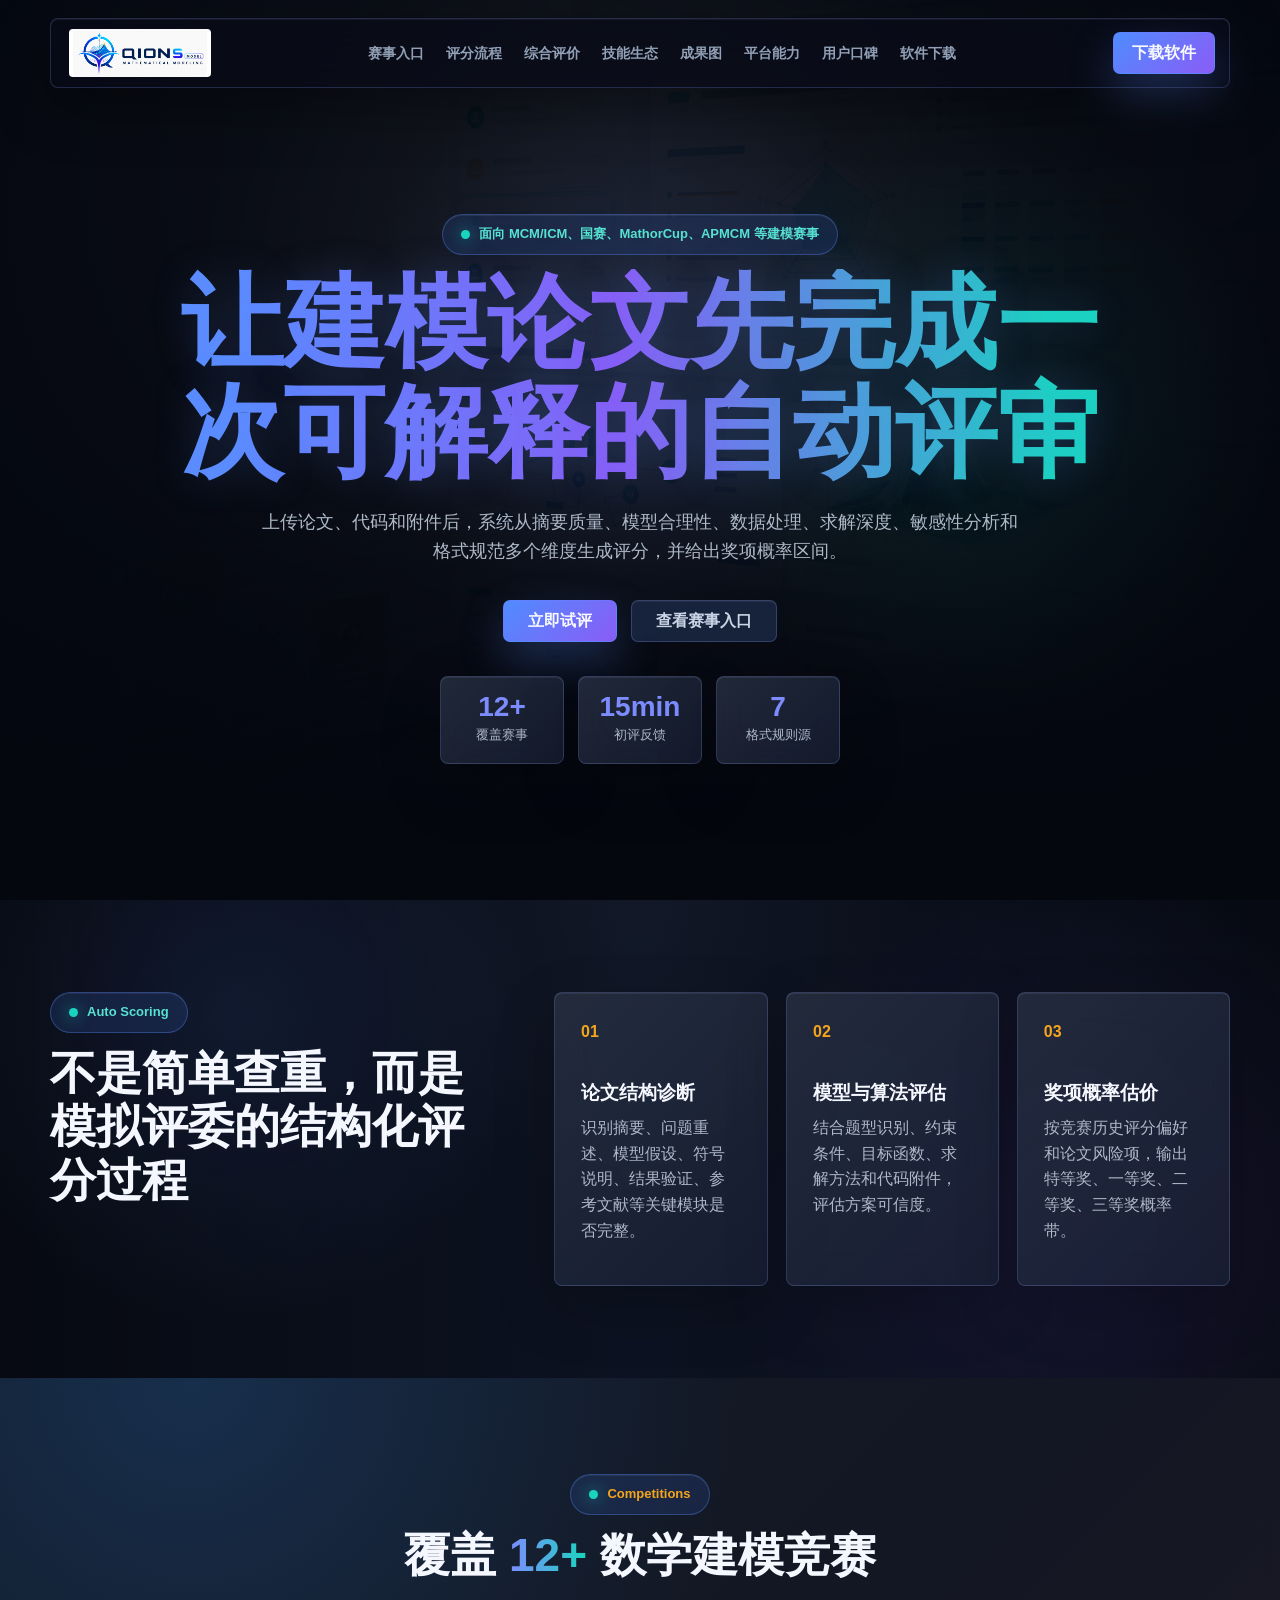
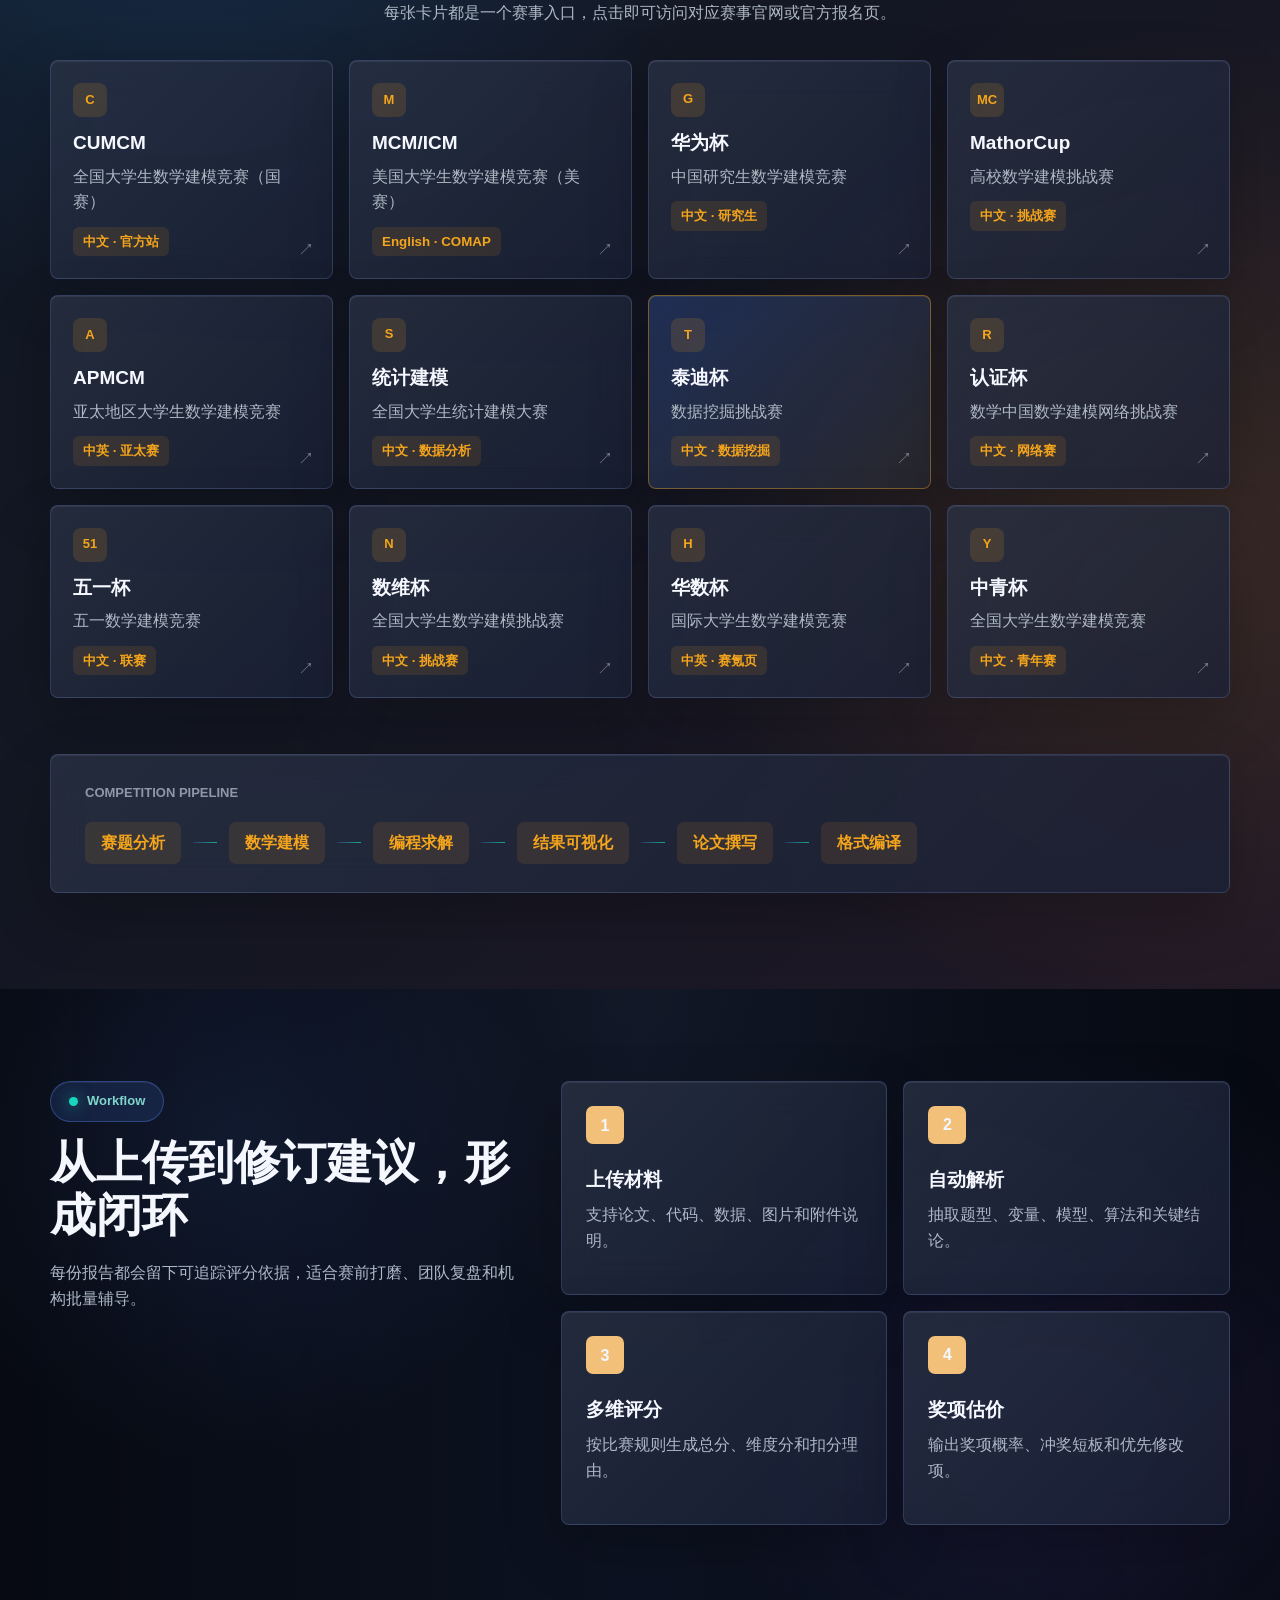
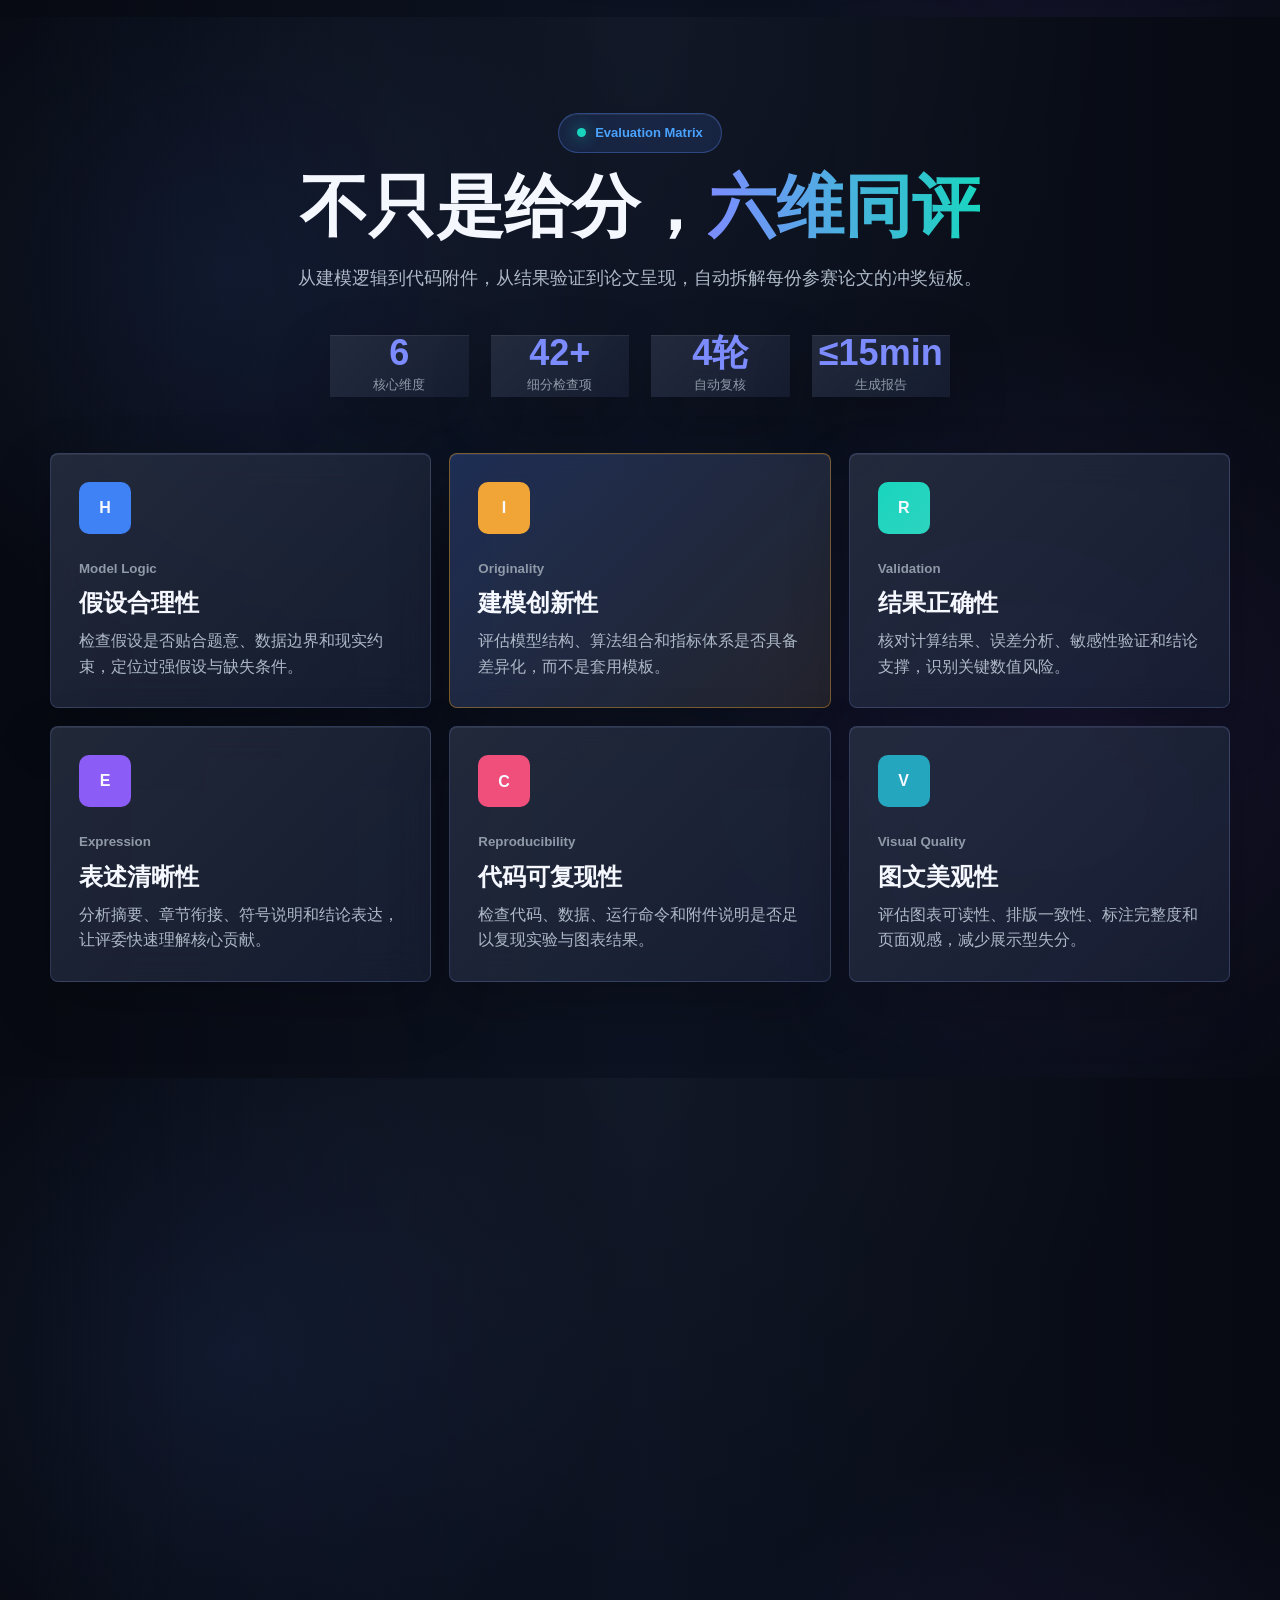
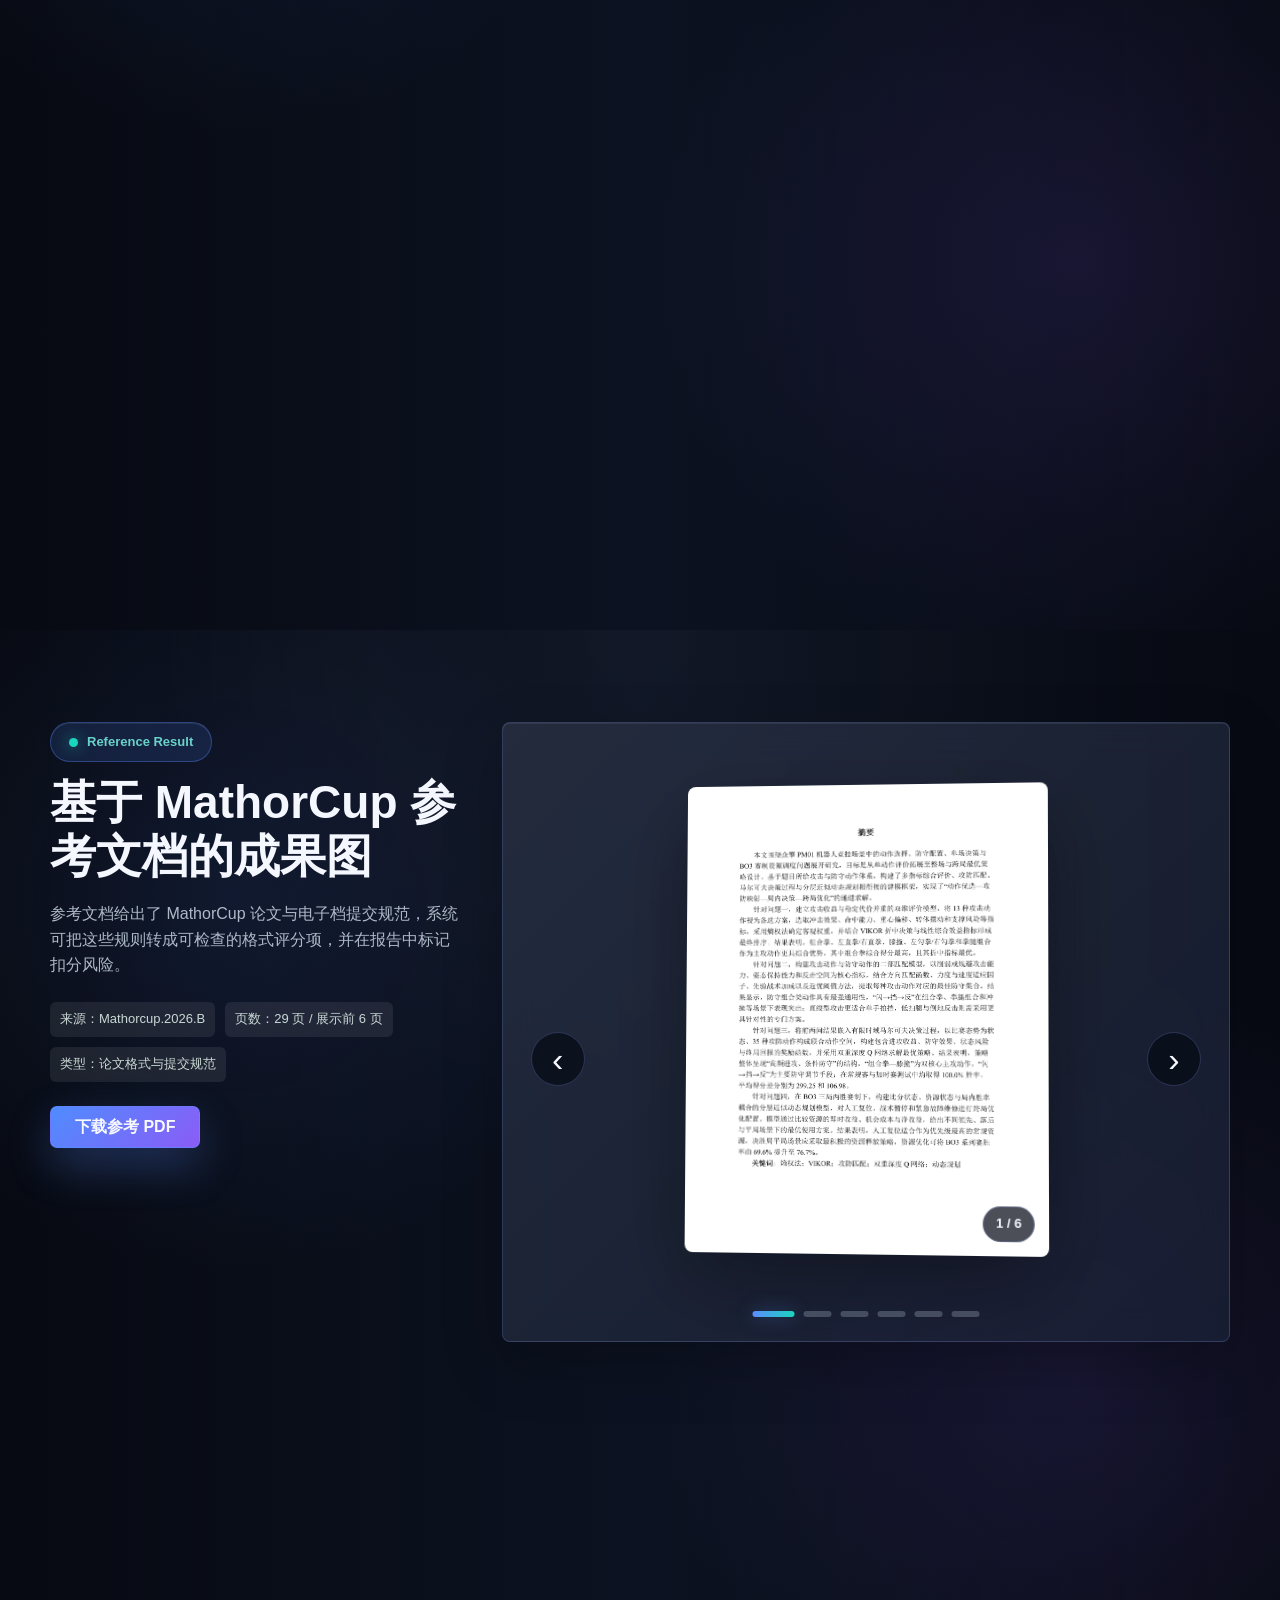
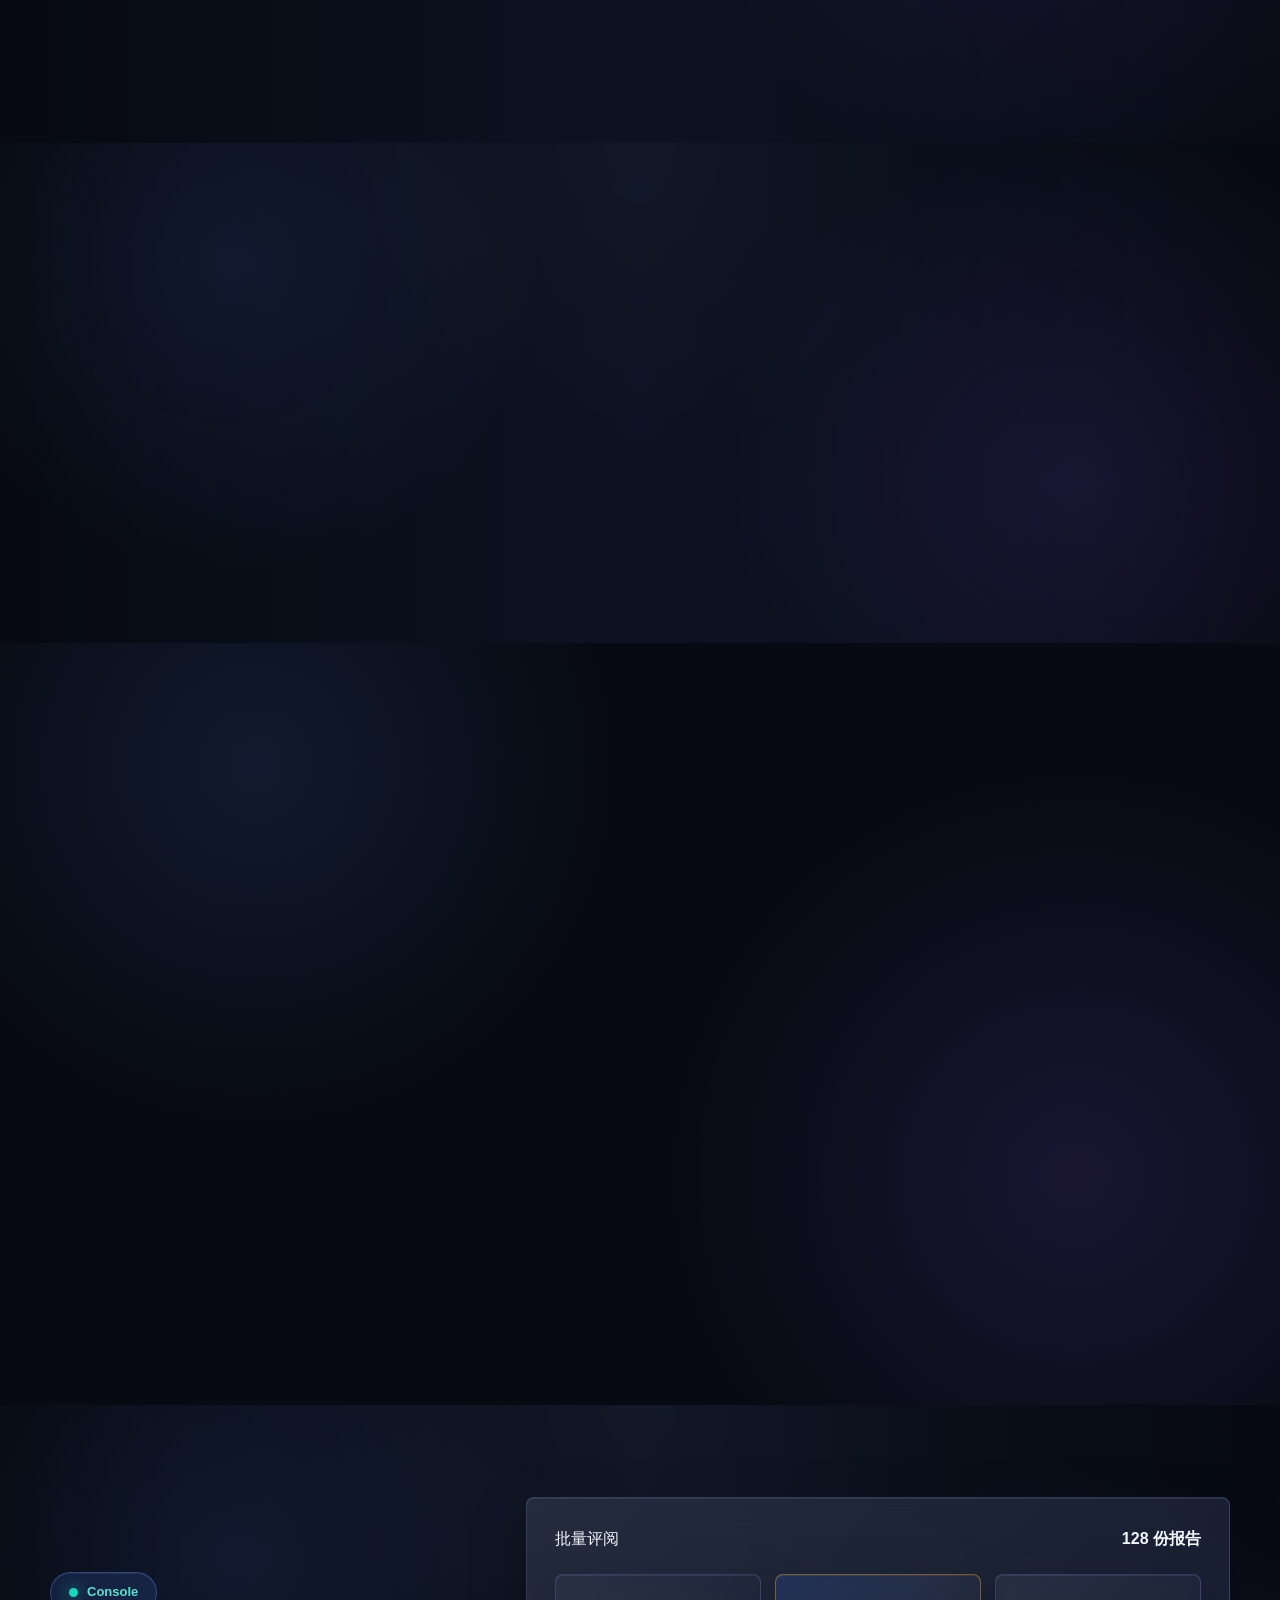
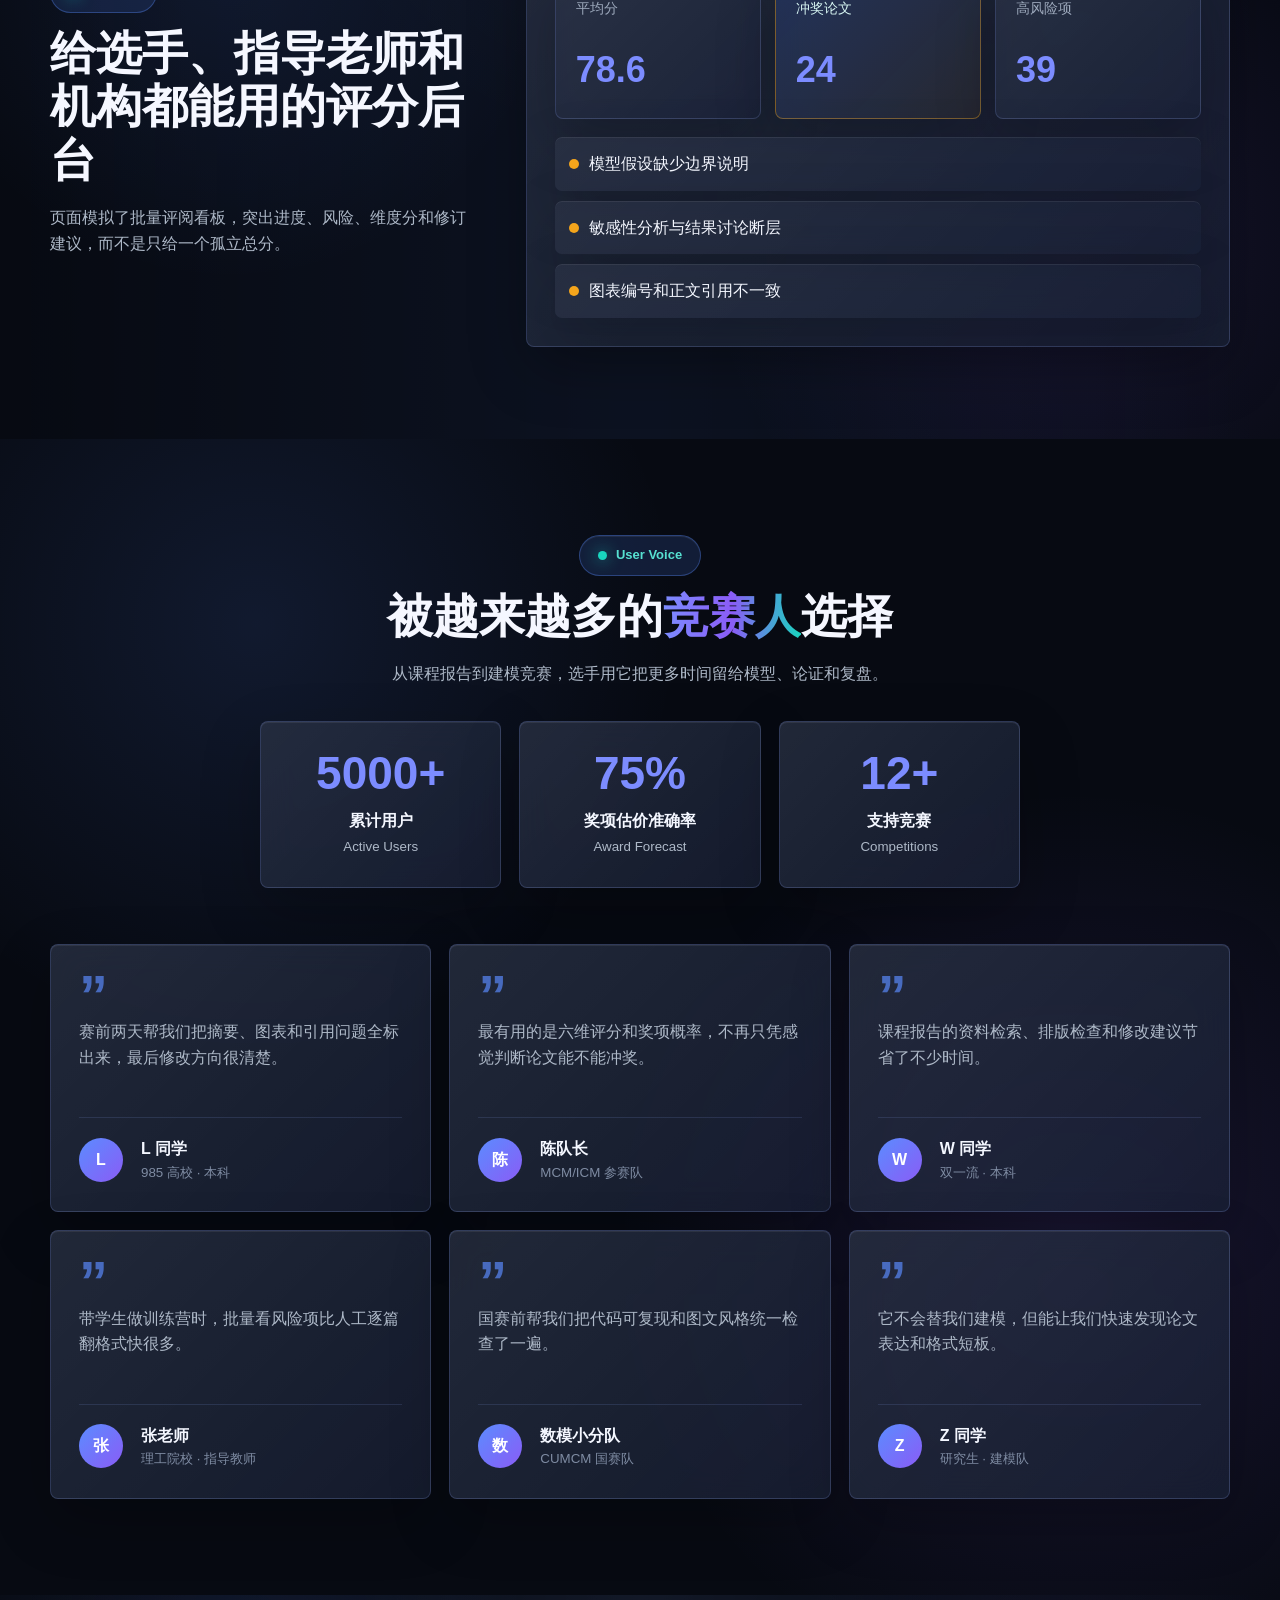
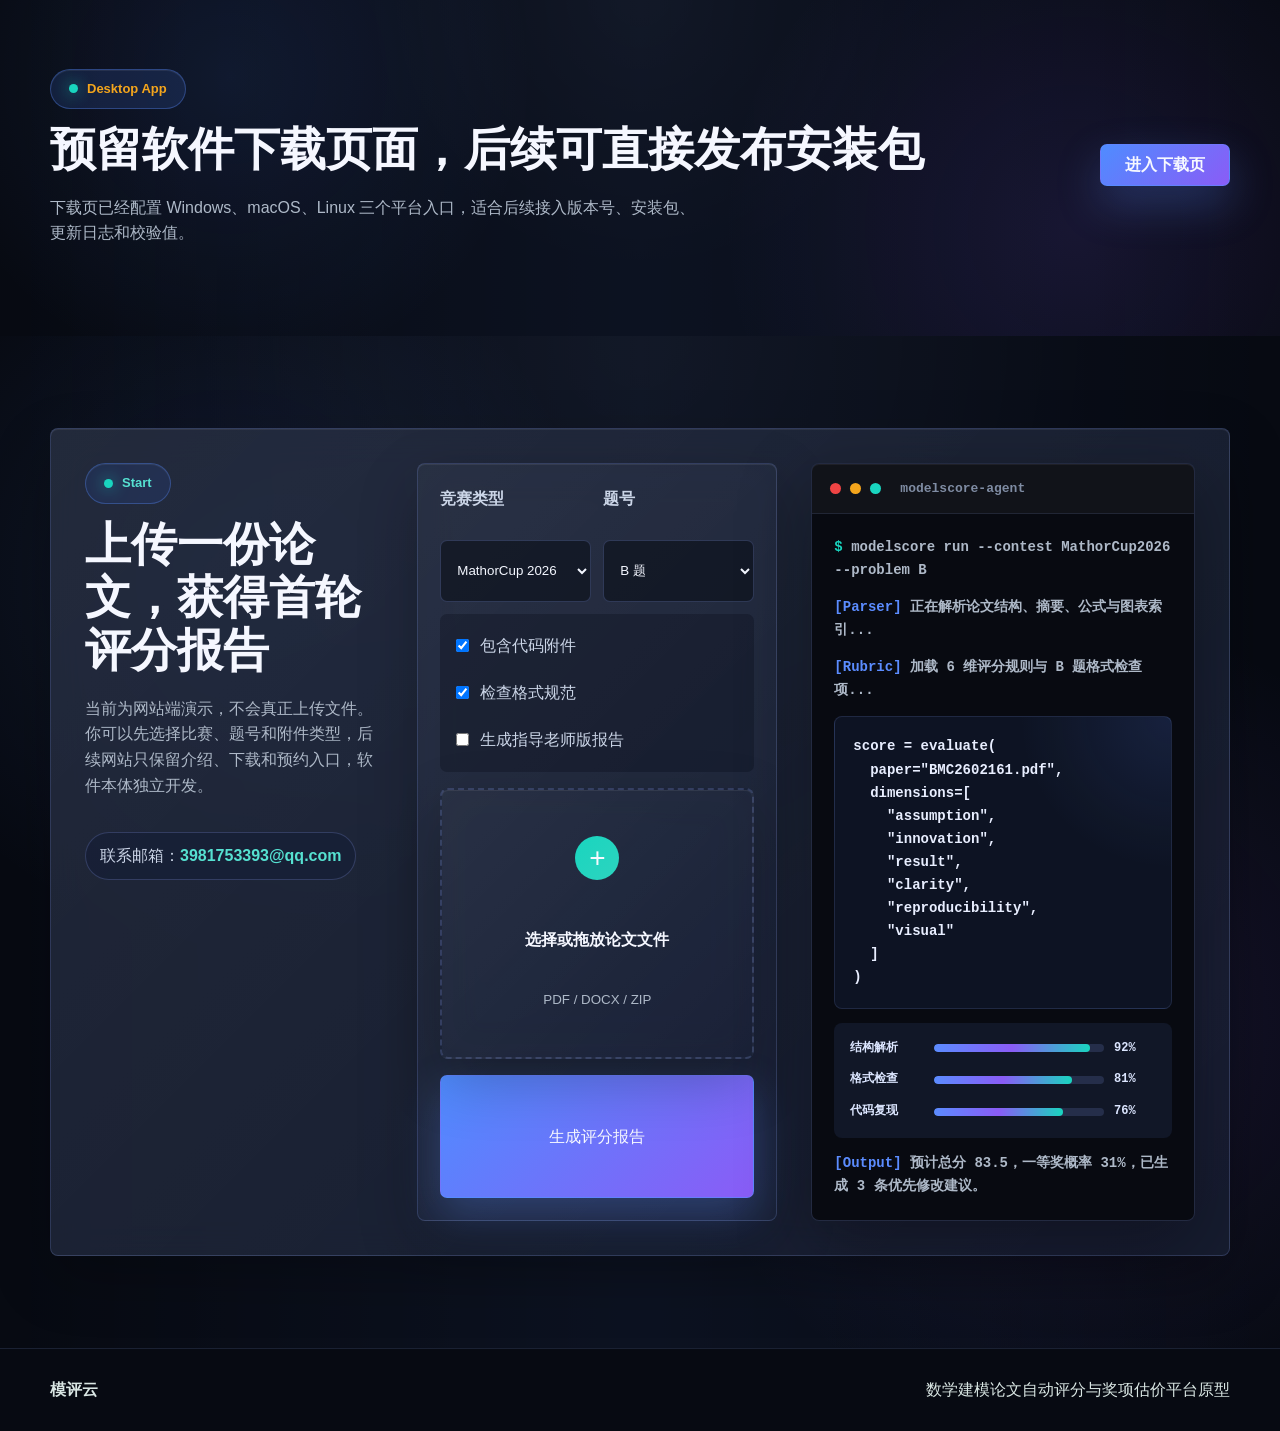
==== index.html @ e23bc897 "Release ModelScore website v1" ====
<!doctype html>
<html lang="zh-CN">
  <head>
    <meta charset="UTF-8" />
    <meta name="viewport" content="width=device-width, initial-scale=1.0" />
    <title>模评云 | 数学建模全自动评分</title>
    <link rel="icon" href="assets/qions-model-logo.png" type="image/png" />
    <link rel="stylesheet" href="styles.css?v=qions1" />
  </head>
  <body>
    <header class="site-header">
      <a class="brand" href="#top" aria-label="模评云首页">
        <span class="brand-mark" aria-hidden="true">
          <img src="assets/qions-model-logo.png" alt="" />
        </span>
        <span>模评云</span>
      </a>
      <nav class="nav" aria-label="主导航">
        <a href="#competitions">赛事入口</a>
        <a href="#workflow">评分流程</a>
        <a href="#evaluation">综合评价</a>
        <a href="#ecosystem">技能生态</a>
        <a href="#reference">成果图</a>
        <a href="#platform">平台能力</a>
        <a href="#trust">用户口碑</a>
        <a href="download.html">软件下载</a>
      </nav>
      <a class="header-action" href="download.html">下载软件</a>
    </header>

    <main id="top">
      <section class="hero">
        <div class="hero-bg" aria-hidden="true">
          <img src="assets/hero-dashboard.png" alt="" />
        </div>
        <div class="hero-content">
          <p class="eyebrow">面向 MCM/ICM、国赛、MathorCup、APMCM 等建模赛事</p>
          <h1>让建模论文先完成一次可解释的自动评审</h1>
          <p class="hero-copy">
            上传论文、代码和附件后，系统从摘要质量、模型合理性、数据处理、求解深度、敏感性分析和格式规范多个维度生成评分，并给出奖项概率区间。
          </p>
          <div class="hero-actions">
            <a class="primary-button" href="#upload">立即试评</a>
            <a class="secondary-button" href="#competitions">查看赛事入口</a>
          </div>
          <div class="hero-metrics" aria-label="平台核心指标">
            <div>
              <strong>12+</strong>
              <span>覆盖赛事</span>
            </div>
            <div>
              <strong>15min</strong>
              <span>初评反馈</span>
            </div>
            <div>
              <strong>7</strong>
              <span>格式规则源</span>
            </div>
          </div>
        </div>
      </section>

      <section class="section intro-band" aria-label="核心价值">
        <div class="intro-text">
          <span class="section-kicker">Auto Scoring</span>
          <h2>不是简单查重，而是模拟评委的结构化评分过程</h2>
        </div>
        <div class="intro-grid">
          <article>
            <span class="mini-icon">01</span>
            <h3>论文结构诊断</h3>
            <p>识别摘要、问题重述、模型假设、符号说明、结果验证、参考文献等关键模块是否完整。</p>
          </article>
          <article>
            <span class="mini-icon">02</span>
            <h3>模型与算法评估</h3>
            <p>结合题型识别、约束条件、目标函数、求解方法和代码附件，评估方案可信度。</p>
          </article>
          <article>
            <span class="mini-icon">03</span>
            <h3>奖项概率估价</h3>
            <p>按竞赛历史评分偏好和论文风险项，输出特等奖、一等奖、二等奖、三等奖概率带。</p>
          </article>
        </div>
      </section>

      <section class="competition-hub" id="competitions">
        <div class="section-heading">
          <span class="section-kicker">Competitions</span>
          <h2>覆盖 <mark>12+</mark> 数学建模竞赛</h2>
          <p>每张卡片都是一个赛事入口，点击即可访问对应赛事官网或官方报名页。</p>
        </div>
        <div class="competition-grid">
          <a class="competition-card" href="https://www.mcm.edu.cn/index.moma" target="_blank" rel="noreferrer">
            <span class="card-symbol">C</span>
            <h3>CUMCM</h3>
            <p>全国大学生数学建模竞赛（国赛）</p>
            <small>中文 · 官方站</small>
          </a>
          <a class="competition-card" href="https://www.comap.com/contests/mcm-icm" target="_blank" rel="noreferrer">
            <span class="card-symbol">M</span>
            <h3>MCM/ICM</h3>
            <p>美国大学生数学建模竞赛（美赛）</p>
            <small>English · COMAP</small>
          </a>
          <a class="competition-card" href="http://gmcm.seu.edu.cn/" target="_blank" rel="noreferrer">
            <span class="card-symbol">G</span>
            <h3>华为杯</h3>
            <p>中国研究生数学建模竞赛</p>
            <small>中文 · 研究生</small>
          </a>
          <a class="competition-card" href="http://www.mathorcup.org/" target="_blank" rel="noreferrer">
            <span class="card-symbol">MC</span>
            <h3>MathorCup</h3>
            <p>高校数学建模挑战赛</p>
            <small>中文 · 挑战赛</small>
          </a>
          <a class="competition-card" href="https://apmcm.org/" target="_blank" rel="noreferrer">
            <span class="card-symbol">A</span>
            <h3>APMCM</h3>
            <p>亚太地区大学生数学建模竞赛</p>
            <small>中英 · 亚太赛</small>
          </a>
          <a class="competition-card" href="https://tjjmds.ai-learning.net/" target="_blank" rel="noreferrer">
            <span class="card-symbol">S</span>
            <h3>统计建模</h3>
            <p>全国大学生统计建模大赛</p>
            <small>中文 · 数据分析</small>
          </a>
          <a class="competition-card highlighted" href="https://www.tipdmcup.cn/tdbtzsjs.jhtml" target="_blank" rel="noreferrer">
            <span class="card-symbol">T</span>
            <h3>泰迪杯</h3>
            <p>数据挖掘挑战赛</p>
            <small>中文 · 数据挖掘</small>
          </a>
          <a class="competition-card" href="https://www.tzmcm.cn/" target="_blank" rel="noreferrer">
            <span class="card-symbol">R</span>
            <h3>认证杯</h3>
            <p>数学中国数学建模网络挑战赛</p>
            <small>中文 · 网络赛</small>
          </a>
          <a class="competition-card" href="https://51mcm.cumt.edu.cn/" target="_blank" rel="noreferrer">
            <span class="card-symbol">51</span>
            <h3>五一杯</h3>
            <p>五一数学建模竞赛</p>
            <small>中文 · 联赛</small>
          </a>
          <a class="competition-card" href="https://www.nmmcm.org.cn/" target="_blank" rel="noreferrer">
            <span class="card-symbol">N</span>
            <h3>数维杯</h3>
            <p>全国大学生数学建模挑战赛</p>
            <small>中文 · 挑战赛</small>
          </a>
          <a class="competition-card" href="https://m.saikr.com/mcmicm2026" target="_blank" rel="noreferrer">
            <span class="card-symbol">H</span>
            <h3>华数杯</h3>
            <p>国际大学生数学建模竞赛</p>
            <small>中英 · 赛氪页</small>
          </a>
          <a class="competition-card" href="https://www.cycmcm.com/" target="_blank" rel="noreferrer">
            <span class="card-symbol">Y</span>
            <h3>中青杯</h3>
            <p>全国大学生数学建模竞赛</p>
            <small>中文 · 青年赛</small>
          </a>
        </div>
        <div class="pipeline-strip" aria-label="竞赛评分流程">
          <span>COMPETITION PIPELINE</span>
          <div>
            <b>赛题分析</b>
            <i></i>
            <b>数学建模</b>
            <i></i>
            <b>编程求解</b>
            <i></i>
            <b>结果可视化</b>
            <i></i>
            <b>论文撰写</b>
            <i></i>
            <b>格式编译</b>
          </div>
        </div>
      </section>

      <section class="workflow" id="workflow">
        <div class="workflow-inner">
          <div class="section-heading left">
            <span class="section-kicker">Workflow</span>
            <h2>从上传到修订建议，形成闭环</h2>
            <p>每份报告都会留下可追踪评分依据，适合赛前打磨、团队复盘和机构批量辅导。</p>
          </div>
          <div class="steps">
            <article>
              <span>1</span>
              <h3>上传材料</h3>
              <p>支持论文、代码、数据、图片和附件说明。</p>
            </article>
            <article>
              <span>2</span>
              <h3>自动解析</h3>
              <p>抽取题型、变量、模型、算法和关键结论。</p>
            </article>
            <article>
              <span>3</span>
              <h3>多维评分</h3>
              <p>按比赛规则生成总分、维度分和扣分理由。</p>
            </article>
            <article>
              <span>4</span>
              <h3>奖项估价</h3>
              <p>输出奖项概率、冲奖短板和优先修改项。</p>
            </article>
          </div>
        </div>
      </section>

      <section class="evaluation-lab" id="evaluation">
        <div class="evaluation-head">
          <span class="section-kicker">Evaluation Matrix</span>
          <h2>不只是给分，<mark>六维同评</mark></h2>
          <p>从建模逻辑到代码附件，从结果验证到论文呈现，自动拆解每份参赛论文的冲奖短板。</p>
          <div class="evaluation-stats" aria-label="综合评价指标">
            <div>
              <strong>6</strong>
              <span>核心维度</span>
            </div>
            <div>
              <strong>42+</strong>
              <span>细分检查项</span>
            </div>
            <div>
              <strong>4轮</strong>
              <span>自动复核</span>
            </div>
            <div>
              <strong>≤15min</strong>
              <span>生成报告</span>
            </div>
          </div>
        </div>
        <div class="evaluation-grid">
          <article class="evaluation-card">
            <span class="eval-icon blue">H</span>
            <small>Model Logic</small>
            <h3>假设合理性</h3>
            <p>检查假设是否贴合题意、数据边界和现实约束，定位过强假设与缺失条件。</p>
          </article>
          <article class="evaluation-card featured">
            <span class="eval-icon amber">I</span>
            <small>Originality</small>
            <h3>建模创新性</h3>
            <p>评估模型结构、算法组合和指标体系是否具备差异化，而不是套用模板。</p>
          </article>
          <article class="evaluation-card">
            <span class="eval-icon green">R</span>
            <small>Validation</small>
            <h3>结果正确性</h3>
            <p>核对计算结果、误差分析、敏感性验证和结论支撑，识别关键数值风险。</p>
          </article>
          <article class="evaluation-card">
            <span class="eval-icon violet">E</span>
            <small>Expression</small>
            <h3>表述清晰性</h3>
            <p>分析摘要、章节衔接、符号说明和结论表达，让评委快速理解核心贡献。</p>
          </article>
          <article class="evaluation-card">
            <span class="eval-icon rose">C</span>
            <small>Reproducibility</small>
            <h3>代码可复现性</h3>
            <p>检查代码、数据、运行命令和附件说明是否足以复现实验与图表结果。</p>
          </article>
          <article class="evaluation-card">
            <span class="eval-icon cyan">V</span>
            <small>Visual Quality</small>
            <h3>图文美观性</h3>
            <p>评估图表可读性、排版一致性、标注完整度和页面观感，减少展示型失分。</p>
          </article>
        </div>
      </section>

      <section class="skill-ecosystem" id="ecosystem">
        <div class="section-heading">
          <span class="section-kicker">Skill Ecosystem</span>
          <h2><mark>53+</mark> 可组合评分技能</h2>
          <p>把数学建模作品的评价标准、自动评分步骤和竞赛规则库连成一张能力图，从上传材料到奖项估价形成完整闭环。</p>
        </div>
        <div class="ecosystem-chips" aria-label="技能类别">
          <span><i class="blue"></i>赛题理解</span>
          <span><i class="teal"></i>建模求解</span>
          <span><i class="violet"></i>论文表达</span>
          <span><i class="rose"></i>复现审查</span>
          <span><i class="amber"></i>奖项估价</span>
        </div>
        <div class="ecosystem-map" aria-label="数学建模全自动评分技能生态图">
          <svg class="ecosystem-lines" viewBox="0 0 1000 520" preserveAspectRatio="none" aria-hidden="true">
            <defs>
              <linearGradient id="ecoLineBlue" x1="0" x2="1">
                <stop offset="0" stop-color="#5b8cff" stop-opacity="0.06" />
                <stop offset="1" stop-color="#19d5bf" stop-opacity="0.42" />
              </linearGradient>
              <linearGradient id="ecoLineAmber" x1="0" x2="1">
                <stop offset="0" stop-color="#f4a51c" stop-opacity="0.08" />
                <stop offset="1" stop-color="#8a5cf6" stop-opacity="0.34" />
              </linearGradient>
            </defs>
            <line x1="500" y1="260" x2="90" y2="338" />
            <line x1="500" y1="260" x2="180" y2="382" />
            <line x1="500" y1="260" x2="255" y2="304" />
            <line x1="500" y1="260" x2="340" y2="205" />
            <line x1="500" y1="260" x2="430" y2="126" />
            <line x1="500" y1="260" x2="570" y2="110" />
            <line x1="500" y1="260" x2="682" y2="138" />
            <line x1="500" y1="260" x2="825" y2="92" />
            <line x1="500" y1="260" x2="884" y2="202" />
            <line x1="500" y1="260" x2="870" y2="336" />
            <line x1="500" y1="260" x2="720" y2="438" />
            <line x1="500" y1="260" x2="548" y2="430" />
            <line x1="500" y1="260" x2="390" y2="440" />
            <line x1="500" y1="260" x2="266" y2="462" />
            <line x1="90" y1="338" x2="255" y2="304" class="warm" />
            <line x1="180" y1="382" x2="390" y2="440" class="warm" />
            <line x1="340" y1="205" x2="570" y2="110" class="warm" />
            <line x1="682" y1="138" x2="870" y2="336" class="warm" />
            <line x1="266" y1="462" x2="884" y2="202" class="warm" />
          </svg>
          <div class="eco-core">
            <strong>自动评分引擎</strong>
            <span>六维同评 + 规则复核 + 奖项估价</span>
          </div>
          <span class="eco-node blue" style="--x: 9%; --y: 65%; --d: 0s">赛题分析</span>
          <span class="eco-node teal" style="--x: 18%; --y: 73%; --d: .4s">数据清洗</span>
          <span class="eco-node violet" style="--x: 25%; --y: 58%; --d: .8s">假设合理性</span>
          <span class="eco-node amber" style="--x: 34%; --y: 40%; --d: .2s">模型建立</span>
          <span class="eco-node teal" style="--x: 43%; --y: 24%; --d: .7s">算法求解</span>
          <span class="eco-node blue" style="--x: 57%; --y: 22%; --d: 1s">结果正确性</span>
          <span class="eco-node violet" style="--x: 68%; --y: 28%; --d: .3s">敏感性分析</span>
          <span class="eco-node blue" style="--x: 82%; --y: 18%; --d: .9s">建模创新性</span>
          <span class="eco-node rose" style="--x: 88%; --y: 39%; --d: .5s">代码复现</span>
          <span class="eco-node amber" style="--x: 87%; --y: 64%; --d: .1s">图表生成</span>
          <span class="eco-node violet" style="--x: 72%; --y: 84%; --d: .6s">表述清晰性</span>
          <span class="eco-node teal" style="--x: 55%; --y: 82%; --d: 1.1s">图文美观性</span>
          <span class="eco-node rose" style="--x: 39%; --y: 84%; --d: .2s">格式检查</span>
          <span class="eco-node amber" style="--x: 27%; --y: 88%; --d: .8s">奖项估价</span>
          <span class="eco-node rose" style="--x: 15%; --y: 32%; --d: .3s">匿名审查</span>
          <span class="eco-node blue" style="--x: 31%; --y: 22%; --d: .9s">规则匹配</span>
          <span class="eco-node violet" style="--x: 62%; --y: 70%; --d: .4s">引用规范</span>
          <span class="eco-node teal" style="--x: 76%; --y: 53%; --d: .7s">修改建议</span>
          <span class="eco-node amber" style="--x: 93%; --y: 70%; --d: 1.2s">报告导出</span>
          <span class="eco-node blue" style="--x: 7%; --y: 84%; --d: .5s">附件审查</span>
        </div>
        <div class="ecosystem-flow" aria-label="全自动评分步骤">
          <span>上传材料</span>
          <i></i>
          <span>解析结构</span>
          <i></i>
          <span>规则匹配</span>
          <i></i>
          <span>六维评分</span>
          <i></i>
          <span>风险定位</span>
          <i></i>
          <span>奖项估价</span>
          <i></i>
          <span>报告导出</span>
        </div>
      </section>

      <section class="reference-showcase" id="reference">
        <div class="paper-intro">
          <span class="section-kicker">Reference Result</span>
          <h2>基于 MathorCup 参考文档的成果图</h2>
          <p>
            参考文档给出了 MathorCup 论文与电子档提交规范，系统可把这些规则转成可检查的格式评分项，并在报告中标记扣分风险。
          </p>
          <div class="paper-meta">
            <span>来源：Mathorcup.2026.B</span>
            <span>页数：29 页 / 展示前 6 页</span>
            <span>类型：论文格式与提交规范</span>
          </div>
          <a class="primary-button" href="assets/reference-paper.pdf" download>下载参考 PDF</a>
        </div>
        <div class="paper-stage" aria-label="参考文成果图">
          <button class="stage-arrow stage-prev" type="button" aria-label="上一页">‹</button>
          <figure class="paper-frame" aria-live="polite">
            <img
              id="paper-preview"
              src="assets/reference-paper-page-1.png"
              alt="MathorCup 2026 B 参考例文第 1 页预览"
              data-page="1"
            />
            <figcaption class="paper-page-label" id="paper-page-label">1 / 6</figcaption>
          </figure>
          <button class="stage-arrow stage-next" type="button" aria-label="下一页">›</button>
          <div class="paper-dots" aria-label="PDF 页码导航">
            <button class="active" type="button" aria-label="第 1 页" data-page="0"></button>
            <button type="button" aria-label="第 2 页" data-page="1"></button>
            <button type="button" aria-label="第 3 页" data-page="2"></button>
            <button type="button" aria-label="第 4 页" data-page="3"></button>
            <button type="button" aria-label="第 5 页" data-page="4"></button>
            <button type="button" aria-label="第 6 页" data-page="5"></button>
          </div>
        </div>
        <div class="reference-rules">
          <article>
            <strong>题号一致</strong>
            <p>报名系统选择的题号必须与论文内容一致，否则取消评奖资格。</p>
          </article>
          <article>
            <strong>首页结构</strong>
            <p>论文题目、摘要、关键词放在第一页，第二页为目录，正文起连续页码。</p>
          </article>
          <article>
            <strong>匿名检查</strong>
            <p>论文不能出现答题人身份、学校等个人信息，避免评审违规。</p>
          </article>
          <article>
            <strong>引用规范</strong>
            <p>正文引用处用方括号编号，如 [1][3]，参考文献按引用次序列出。</p>
          </article>
          <article>
            <strong>附录材料</strong>
            <p>附录应提供实际使用的软件名称、命令和全部源程序。</p>
          </article>
          <article>
            <strong>文件命名</strong>
            <p>论文 PDF、承诺书、支撑材料和计算结果需按题号与队号命名。</p>
          </article>
        </div>
      </section>

      <section class="section estimate" id="estimate">
        <div class="estimate-copy">
          <span class="section-kicker">Award Forecast</span>
          <h2>用评分区间判断是否值得继续冲奖</h2>
          <p>拖动预估总分，查看系统如何把综合分映射为奖项概率。实际产品会结合比赛、赛题难度、论文风险项和队伍画像动态计算。</p>
          <label class="score-slider">
            <span>模拟总分 <strong id="score-value">83</strong></span>
            <input id="score-input" type="range" min="40" max="100" value="83" />
          </label>
        </div>
        <div class="award-board" aria-live="polite">
          <div class="award-row">
            <span>特等奖</span>
            <div class="bar"><i id="bar-grand"></i></div>
            <strong id="grand-value">8%</strong>
          </div>
          <div class="award-row">
            <span>一等奖</span>
            <div class="bar"><i id="bar-first"></i></div>
            <strong id="first-value">31%</strong>
          </div>
          <div class="award-row">
            <span>二等奖</span>
            <div class="bar"><i id="bar-second"></i></div>
            <strong id="second-value">44%</strong>
          </div>
          <div class="award-row">
            <span>三等奖</span>
            <div class="bar"><i id="bar-third"></i></div>
            <strong id="third-value">17%</strong>
          </div>
        </div>
      </section>

      <section class="report-demo" id="report">
        <div class="section-heading">
          <span class="section-kicker">Report Preview</span>
          <h2>一份报告，直接告诉你先改哪里</h2>
          <p>系统输出不只是一句“分数偏低”，而是把总分、奖项概率、扣分依据和修改优先级合在一张可复盘报告里。</p>
        </div>
        <div class="report-layout">
          <div class="report-score-panel">
            <span>模拟评分报告</span>
            <strong>83.5</strong>
            <p>综合评级：冲击一等奖区间</p>
            <div class="report-probability">
              <b>一等奖概率</b>
              <i><span style="width: 31%"></span></i>
              <em>31%</em>
            </div>
            <div class="report-probability">
              <b>二等奖概率</b>
              <i><span style="width: 44%"></span></i>
              <em>44%</em>
            </div>
          </div>
          <div class="report-radar" aria-label="六维评分雷达图">
            <div class="radar-shape"></div>
            <ul>
              <li style="--x: 50%; --y: 0%">假设 86</li>
              <li style="--x: 94%; --y: 24%">创新 79</li>
              <li style="--x: 86%; --y: 78%">结果 88</li>
              <li style="--x: 16%; --y: 78%">表述 82</li>
              <li style="--x: 6%; --y: 24%">代码 76</li>
            </ul>
          </div>
          <div class="report-actions">
            <h3>优先修改建议</h3>
            <article>
              <span>高</span>
              <p>补充敏感性分析与误差解释，避免结果正确但论证不足。</p>
            </article>
            <article>
              <span>中</span>
              <p>完善代码运行命令、数据路径和图表生成说明，提高可复现性。</p>
            </article>
            <article>
              <span>中</span>
              <p>把摘要结论前置，明确回答四个问题的核心数值结果。</p>
            </article>
          </div>
        </div>
      </section>

      <section class="platform" id="platform">
        <div class="platform-copy">
          <span class="section-kicker">Console</span>
          <h2>给选手、指导老师和机构都能用的评分后台</h2>
          <p>页面模拟了批量评阅看板，突出进度、风险、维度分和修订建议，而不是只给一个孤立总分。</p>
        </div>
        <div class="dashboard-preview" aria-label="评分后台预览">
          <div class="preview-top">
            <span>批量评阅</span>
            <strong>128 份报告</strong>
          </div>
          <div class="preview-grid">
            <div class="score-card">
              <span>平均分</span>
              <strong>78.6</strong>
            </div>
            <div class="score-card accent">
              <span>冲奖论文</span>
              <strong>24</strong>
            </div>
            <div class="score-card">
              <span>高风险项</span>
              <strong>39</strong>
            </div>
          </div>
          <div class="risk-list">
            <p><span></span>模型假设缺少边界说明</p>
            <p><span></span>敏感性分析与结果讨论断层</p>
            <p><span></span>图表编号和正文引用不一致</p>
          </div>
        </div>
      </section>

      <section class="trust-wall" id="trust">
        <div class="section-heading">
          <span class="section-kicker">User Voice</span>
          <h2>被越来越多的<mark>竞赛人</mark>选择</h2>
          <p>从课程报告到建模竞赛，选手用它把更多时间留给模型、论证和复盘。</p>
        </div>
        <div class="trust-stats">
          <article>
            <strong>5000+</strong>
            <span>累计用户</span>
            <small>Active Users</small>
          </article>
          <article>
            <strong>75%</strong>
            <span>奖项估价准确率</span>
            <small>Award Forecast</small>
          </article>
          <article>
            <strong>12+</strong>
            <span>支持竞赛</span>
            <small>Competitions</small>
          </article>
        </div>
        <div class="testimonial-grid">
          <article class="testimonial-card">
            <b>”</b>
            <p>赛前两天帮我们把摘要、图表和引用问题全标出来，最后修改方向很清楚。</p>
            <div><span>L</span><strong>L 同学</strong><small>985 高校 · 本科</small></div>
          </article>
          <article class="testimonial-card">
            <b>”</b>
            <p>最有用的是六维评分和奖项概率，不再只凭感觉判断论文能不能冲奖。</p>
            <div><span>陈</span><strong>陈队长</strong><small>MCM/ICM 参赛队</small></div>
          </article>
          <article class="testimonial-card">
            <b>”</b>
            <p>课程报告的资料检索、排版检查和修改建议节省了不少时间。</p>
            <div><span>W</span><strong>W 同学</strong><small>双一流 · 本科</small></div>
          </article>
          <article class="testimonial-card">
            <b>”</b>
            <p>带学生做训练营时，批量看风险项比人工逐篇翻格式快很多。</p>
            <div><span>张</span><strong>张老师</strong><small>理工院校 · 指导教师</small></div>
          </article>
          <article class="testimonial-card">
            <b>”</b>
            <p>国赛前帮我们把代码可复现和图文风格统一检查了一遍。</p>
            <div><span>数</span><strong>数模小分队</strong><small>CUMCM 国赛队</small></div>
          </article>
          <article class="testimonial-card">
            <b>”</b>
            <p>它不会替我们建模，但能让我们快速发现论文表达和格式短板。</p>
            <div><span>Z</span><strong>Z 同学</strong><small>研究生 · 建模队</small></div>
          </article>
        </div>
      </section>

      <section class="download-cta" aria-label="软件下载">
        <div>
          <span class="section-kicker">Desktop App</span>
          <h2>预留软件下载页面，后续可直接发布安装包</h2>
          <p>下载页已经配置 Windows、macOS、Linux 三个平台入口，适合后续接入版本号、安装包、更新日志和校验值。</p>
        </div>
        <a class="primary-button" href="download.html">进入下载页</a>
      </section>

      <section class="upload" id="upload">
        <div class="upload-panel">
          <div>
            <span class="section-kicker">Start</span>
            <h2>上传一份论文，获得首轮评分报告</h2>
            <p>当前为网站端演示，不会真正上传文件。你可以先选择比赛、题号和附件类型，后续网站只保留介绍、下载和预约入口，软件本体独立开发。</p>
            <div class="contact-chip">联系邮箱：<a href="mailto:3981753393@qq.com">3981753393@qq.com</a></div>
          </div>
          <div class="upload-workbench">
            <div class="upload-options">
              <label>
                <span>竞赛类型</span>
                <select>
                  <option>MathorCup 2026</option>
                  <option>CUMCM 国赛</option>
                  <option>MCM/ICM 美赛</option>
                  <option>APMCM 亚太赛</option>
                </select>
              </label>
              <label>
                <span>题号</span>
                <select>
                  <option>B 题</option>
                  <option>A 题</option>
                  <option>C 题</option>
                  <option>D 题</option>
                </select>
              </label>
              <div class="upload-checks">
                <label><input type="checkbox" checked /> 包含代码附件</label>
                <label><input type="checkbox" checked /> 检查格式规范</label>
                <label><input type="checkbox" /> 生成指导老师版报告</label>
              </div>
            </div>
            <label class="drop-zone" for="paper-file">
              <input id="paper-file" type="file" accept=".pdf,.doc,.docx,.zip" />
              <span class="upload-icon">+</span>
              <strong id="file-name">选择或拖放论文文件</strong>
              <small>PDF / DOCX / ZIP</small>
            </label>
            <button class="primary-button fake-submit" type="button">生成评分报告</button>
          </div>
          <aside class="live-console" aria-label="实时评分数据与代码示例">
            <div class="console-top">
              <span></span>
              <span></span>
              <span></span>
              <strong>modelscore-agent</strong>
            </div>
            <div class="console-body">
              <p><em>$</em> modelscore run --contest MathorCup2026 --problem B</p>
              <p><b>[Parser]</b> 正在解析论文结构、摘要、公式与图表索引...</p>
              <p><b>[Rubric]</b> 加载 6 维评分规则与 B 题格式检查项...</p>
              <pre><code>score = evaluate(
  paper="BMC2602161.pdf",
  dimensions=[
    "assumption",
    "innovation",
    "result",
    "clarity",
    "reproducibility",
    "visual"
  ]
)</code></pre>
              <div class="live-metrics">
                <div><span>结构解析</span><i><mark style="width: 92%"></mark></i><strong>92%</strong></div>
                <div><span>格式检查</span><i><mark style="width: 81%"></mark></i><strong>81%</strong></div>
                <div><span>代码复现</span><i><mark style="width: 76%"></mark></i><strong>76%</strong></div>
              </div>
              <p><b>[Output]</b> 预计总分 83.5，一等奖概率 31%，已生成 3 条优先修改建议。</p>
            </div>
          </aside>
        </div>
      </section>
    </main>

    <footer class="site-footer">
      <span>模评云</span>
      <p>数学建模论文自动评分与奖项估价平台原型</p>
    </footer>

    <script src="script.js"></script>
  </body>
</html>
---- styles.css ----
:root {
  --ink: #17201f;
  --muted: #5d6967;
  --line: #d9e1de;
  --paper: #f7f8f4;
  --white: #ffffff;
  --teal: #0f766e;
  --teal-dark: #0d4f4a;
  --amber: #d98b24;
  --blue: #2867b2;
  --rose: #c65353;
  --night: #121a22;
  --night-2: #18243a;
  --shadow: 0 24px 70px rgba(23, 32, 31, 0.13);
}

* {
  box-sizing: border-box;
}

html {
  scroll-behavior: smooth;
  overflow-x: hidden;
}

body {
  margin: 0;
  color: var(--ink);
  font-family: "Microsoft YaHei", "PingFang SC", "Segoe UI", Arial, sans-serif;
  background: var(--paper);
  line-height: 1.6;
}

a {
  color: inherit;
  text-decoration: none;
}

img {
  display: block;
  max-width: 100%;
}

.site-header {
  position: fixed;
  z-index: 20;
  top: 18px;
  left: 50%;
  display: flex;
  width: min(1180px, calc(100% - 32px));
  min-height: 58px;
  align-items: center;
  justify-content: space-between;
  padding: 10px 14px 10px 18px;
  border: 1px solid rgba(255, 255, 255, 0.58);
  border-radius: 8px;
  background: rgba(255, 255, 255, 0.86);
  box-shadow: 0 12px 40px rgba(23, 32, 31, 0.11);
  transform: translateX(-50%);
  backdrop-filter: blur(18px);
}

.brand,
.nav,
.hero-actions,
.hero-metrics,
.preview-top,
.upload-panel,
.site-footer,
.paper-meta,
.download-cta {
  display: flex;
  align-items: center;
}

.brand {
  gap: 10px;
  font-weight: 800;
}

.brand-mark {
  display: block;
  width: 36px;
  height: 36px;
  flex: 0 0 36px;
  overflow: hidden;
  border-radius: 7px;
  background: #102335;
  box-shadow: 0 10px 24px rgba(15, 118, 110, 0.22);
}

.brand-mark img {
  width: 100%;
  height: 100%;
  object-fit: cover;
  object-position: left center;
}

.site-header .brand-mark {
  width: 142px;
  height: 48px;
  flex: 0 0 142px;
  border-radius: 4px;
  background: #fff;
  box-shadow: none;
}

.site-header .brand-mark img {
  object-fit: contain;
  object-position: center;
}

.site-header .brand > span:last-child {
  display: none;
}

.nav {
  gap: 22px;
  color: #394642;
  font-size: 14px;
}

.header-action,
.primary-button,
.secondary-button,
.download-button {
  display: inline-flex;
  min-height: 42px;
  align-items: center;
  justify-content: center;
  border-radius: 7px;
  font-weight: 700;
}

.header-action {
  padding: 0 18px;
  color: var(--white);
  background: var(--ink);
}

.hero {
  position: relative;
  display: grid;
  min-height: 760px;
  align-items: center;
  overflow: hidden;
  padding: 126px max(24px, calc((100vw - 1180px) / 2)) 72px;
  background: #eef3ef;
}

.hero-bg {
  position: absolute;
  inset: 0;
}

.hero-bg::after {
  position: absolute;
  inset: 0;
  content: "";
  background:
    linear-gradient(90deg, rgba(247, 248, 244, 0.98) 0%, rgba(247, 248, 244, 0.78) 38%, rgba(247, 248, 244, 0.18) 70%),
    linear-gradient(0deg, rgba(247, 248, 244, 0.95), rgba(247, 248, 244, 0.02) 34%);
}

.hero-bg img {
  width: 100%;
  height: 100%;
  object-fit: cover;
  object-position: center right;
}

.hero-content {
  position: relative;
  z-index: 1;
  max-width: 650px;
}

.eyebrow,
.section-kicker,
.panel-label {
  margin: 0 0 14px;
  color: var(--teal);
  font-size: 13px;
  font-weight: 800;
  letter-spacing: 0;
  text-transform: uppercase;
}

h1,
h2,
h3,
p {
  margin-top: 0;
}

h1 {
  max-width: 640px;
  margin-bottom: 22px;
  font-size: clamp(44px, 6vw, 72px);
  line-height: 1.06;
  letter-spacing: 0;
}

h2 {
  margin-bottom: 18px;
  font-size: clamp(30px, 4vw, 46px);
  line-height: 1.16;
  letter-spacing: 0;
}

h3 {
  margin-bottom: 10px;
  font-size: 19px;
  line-height: 1.3;
}

.hero-copy {
  max-width: 590px;
  color: #42504d;
  font-size: 18px;
}

.hero-actions {
  flex-wrap: wrap;
  gap: 14px;
  margin: 34px 0;
}

.primary-button,
.secondary-button {
  padding: 0 24px;
}

.primary-button {
  color: var(--white);
  background: var(--teal);
  box-shadow: 0 14px 30px rgba(15, 118, 110, 0.24);
}

.secondary-button {
  border: 1px solid var(--line);
  background: rgba(255, 255, 255, 0.72);
}

.hero-metrics {
  flex-wrap: wrap;
  gap: 14px;
}

.hero-metrics div {
  min-width: 124px;
  padding: 16px 18px;
  border: 1px solid rgba(255, 255, 255, 0.76);
  border-radius: 8px;
  background: rgba(255, 255, 255, 0.66);
  box-shadow: 0 10px 24px rgba(23, 32, 31, 0.08);
}

.hero-metrics strong {
  display: block;
  font-size: 28px;
  line-height: 1;
}

.hero-metrics span {
  color: var(--muted);
  font-size: 13px;
}

.section {
  padding: 92px max(24px, calc((100vw - 1180px) / 2));
}

.intro-band {
  display: grid;
  grid-template-columns: 0.8fr 1.2fr;
  gap: 54px;
  background: var(--white);
}

.intro-grid {
  display: grid;
  grid-template-columns: repeat(3, minmax(0, 1fr));
  gap: 18px;
}

.intro-grid article,
.steps article,
.score-card,
.reference-rules article,
.download-card,
.release-card {
  border: 1px solid var(--line);
  border-radius: 8px;
  background: var(--white);
}

.intro-grid article {
  min-height: 230px;
  padding: 26px;
}

.intro-grid p,
.section-heading p,
.workflow p,
.estimate-copy p,
.platform-copy p,
.upload p,
.download-cta p,
.download-hero p,
.download-card p,
.release-card p {
  color: var(--muted);
}

.mini-icon {
  display: inline-flex;
  margin-bottom: 36px;
  color: var(--amber);
  font-weight: 800;
}

.section-heading {
  max-width: 780px;
  margin: 0 auto 34px;
  text-align: center;
}

.section-heading.left {
  margin: 0;
  text-align: left;
}

.section-heading mark {
  color: var(--amber);
  background: transparent;
}

.competition-hub {
  padding: 96px max(24px, calc((100vw - 1180px) / 2));
  color: var(--white);
  background:
    radial-gradient(circle at 15% 0%, rgba(40, 103, 178, 0.28), transparent 34%),
    radial-gradient(circle at 92% 62%, rgba(217, 139, 36, 0.16), transparent 36%),
    linear-gradient(135deg, #101925 0%, #141723 48%, #201826 100%);
}

.competition-hub .section-kicker {
  color: #f0a536;
}

.competition-hub .section-heading p {
  color: #aeb9c4;
}

.competition-grid {
  display: grid;
  grid-template-columns: repeat(4, minmax(0, 1fr));
  gap: 16px;
}

.competition-card {
  position: relative;
  min-height: 166px;
  padding: 22px;
  border: 1px solid rgba(255, 255, 255, 0.18);
  border-radius: 8px;
  background: rgba(255, 255, 255, 0.055);
  box-shadow: inset 0 1px 0 rgba(255, 255, 255, 0.08);
  transition: transform 160ms ease, border-color 160ms ease, background 160ms ease;
}

.competition-card::after {
  position: absolute;
  right: 18px;
  bottom: 16px;
  color: rgba(255, 255, 255, 0.44);
  content: "↗";
}

.competition-card:hover,
.competition-card:focus-visible {
  border-color: rgba(217, 139, 36, 0.78);
  background: rgba(255, 255, 255, 0.09);
  transform: translateY(-3px);
  outline: none;
}

.competition-card.highlighted {
  border-color: rgba(217, 139, 36, 0.52);
  background: linear-gradient(135deg, rgba(40, 103, 178, 0.2), rgba(217, 139, 36, 0.08));
}

.card-symbol {
  display: grid;
  width: 34px;
  height: 34px;
  margin-bottom: 14px;
  place-items: center;
  border-radius: 8px;
  color: #f0a536;
  background: rgba(217, 139, 36, 0.12);
  font-size: 13px;
  font-weight: 900;
}

.competition-card h3 {
  margin-bottom: 8px;
}

.competition-card p {
  margin-bottom: 12px;
  color: #aeb9c4;
}

.competition-card small {
  display: inline-flex;
  padding: 4px 10px;
  border-radius: 6px;
  color: #f0a536;
  background: rgba(217, 139, 36, 0.13);
  font-weight: 700;
}

.pipeline-strip {
  margin-top: 56px;
  padding: 28px 34px;
  border: 1px solid rgba(255, 255, 255, 0.2);
  border-radius: 8px;
  background: rgba(255, 255, 255, 0.07);
}

.pipeline-strip > span {
  display: block;
  margin-bottom: 18px;
  color: #8d99a7;
  font-size: 13px;
  font-weight: 800;
  letter-spacing: 0;
}

.pipeline-strip div {
  display: flex;
  flex-wrap: wrap;
  gap: 12px;
  align-items: center;
}

.pipeline-strip b {
  padding: 8px 16px;
  border-radius: 7px;
  color: #f0a536;
  background: rgba(217, 139, 36, 0.12);
}

.pipeline-strip i {
  width: 24px;
  height: 1px;
  background: rgba(255, 255, 255, 0.32);
}

.workflow {
  padding: 92px max(24px, calc((100vw - 1180px) / 2));
  color: var(--white);
  background: #19302d;
}

.workflow .section-kicker {
  color: #7fd4cc;
}

.workflow p {
  color: #c9d8d5;
}

.workflow-inner {
  display: grid;
  grid-template-columns: 0.82fr 1.18fr;
  gap: 46px;
  align-items: start;
}

.steps {
  display: grid;
  grid-template-columns: repeat(2, minmax(0, 1fr));
  gap: 16px;
}

.steps article {
  min-height: 196px;
  padding: 24px;
  color: var(--white);
  border-color: rgba(255, 255, 255, 0.13);
  background: rgba(255, 255, 255, 0.08);
}

.steps span {
  display: grid;
  width: 38px;
  height: 38px;
  margin-bottom: 24px;
  place-items: center;
  border-radius: 7px;
  color: var(--ink);
  background: #f2c078;
  font-weight: 900;
}

.evaluation-lab {
  padding: 96px max(24px, calc((100vw - 1180px) / 2));
  color: var(--white);
  background:
    radial-gradient(circle at 15% 18%, rgba(40, 103, 178, 0.28), transparent 32%),
    radial-gradient(circle at 82% 78%, rgba(15, 118, 110, 0.18), transparent 34%),
    linear-gradient(135deg, #111923 0%, #141928 54%, #191b24 100%);
}

.evaluation-head {
  max-width: 860px;
  margin: 0 auto 56px;
  text-align: center;
}

.evaluation-head .section-kicker {
  color: #4aa3ff;
}

.evaluation-head h2 {
  font-size: clamp(42px, 6vw, 68px);
}

.evaluation-head mark {
  color: #37c3d1;
  background: transparent;
}

.evaluation-head p {
  max-width: 760px;
  margin-right: auto;
  margin-left: auto;
  color: #aeb9c4;
  font-size: 18px;
}

.evaluation-stats {
  display: grid;
  grid-template-columns: repeat(4, minmax(0, 1fr));
  gap: 22px;
  max-width: 620px;
  margin: 42px auto 0;
}

.evaluation-stats strong {
  display: block;
  color: #7b86ff;
  font-size: 36px;
  line-height: 1;
}

.evaluation-stats span {
  color: #8f9aa8;
  font-size: 13px;
}

.evaluation-grid {
  display: grid;
  grid-template-columns: repeat(3, minmax(0, 1fr));
  gap: 18px;
}

.evaluation-card {
  min-height: 250px;
  padding: 28px;
  border: 1px solid rgba(255, 255, 255, 0.18);
  border-radius: 8px;
  background:
    linear-gradient(135deg, rgba(255, 255, 255, 0.08), rgba(255, 255, 255, 0.035)),
    rgba(255, 255, 255, 0.04);
  box-shadow: inset 0 1px 0 rgba(255, 255, 255, 0.08);
}

.evaluation-card.featured {
  border-color: rgba(217, 139, 36, 0.5);
  background:
    linear-gradient(135deg, rgba(217, 139, 36, 0.13), rgba(40, 103, 178, 0.12)),
    rgba(255, 255, 255, 0.05);
}

.eval-icon {
  display: grid;
  width: 52px;
  height: 52px;
  margin-bottom: 24px;
  place-items: center;
  border-radius: 10px;
  color: var(--white);
  font-weight: 900;
}

.eval-icon.blue {
  background: #3f82f6;
}

.eval-icon.amber {
  background: #f0a536;
}

.eval-icon.green {
  background: #16b98a;
}

.eval-icon.violet {
  background: #8b5cf6;
}

.eval-icon.rose {
  background: #ef4f7a;
}

.eval-icon.cyan {
  background: #23a6be;
}

.evaluation-card small {
  display: block;
  margin-bottom: 8px;
  color: #8f9aa8;
  font-weight: 800;
}

.evaluation-card h3 {
  font-size: 24px;
}

.evaluation-card p {
  margin-bottom: 0;
  color: #aeb9c4;
}

.skill-ecosystem {
  padding: 96px max(24px, calc((100vw - 1280px) / 2));
  color: var(--white);
  background:
    radial-gradient(circle at 16% 22%, rgba(91, 140, 255, 0.22), transparent 32%),
    radial-gradient(circle at 78% 76%, rgba(138, 92, 246, 0.2), transparent 34%),
    #070a12;
}

.skill-ecosystem .section-heading {
  max-width: 840px;
  margin: 0 auto 34px;
  text-align: center;
}

.skill-ecosystem .section-kicker {
  color: #19d5bf;
}

.skill-ecosystem h2 {
  font-size: clamp(42px, 6vw, 68px);
}

.skill-ecosystem mark {
  color: #19d5bf;
  background: transparent;
}

.ecosystem-chips {
  display: flex;
  flex-wrap: wrap;
  justify-content: center;
  gap: 12px;
  margin-bottom: 34px;
}

.ecosystem-chips span {
  display: inline-flex;
  gap: 8px;
  align-items: center;
  padding: 9px 15px;
  border: 1px solid rgba(145, 168, 255, 0.24);
  border-radius: 999px;
  color: #aeb9c8;
  background: rgba(23, 31, 54, 0.72);
  box-shadow: inset 0 1px 0 rgba(255, 255, 255, 0.06);
  font-size: 13px;
  font-weight: 800;
}

.ecosystem-chips i {
  width: 9px;
  height: 9px;
  border-radius: 999px;
  box-shadow: 0 0 18px currentColor;
}

.ecosystem-chips .blue,
.eco-node.blue::before {
  color: #5b8cff;
  background: #5b8cff;
}

.ecosystem-chips .teal,
.eco-node.teal::before {
  color: #19d5bf;
  background: #19d5bf;
}

.ecosystem-chips .violet,
.eco-node.violet::before {
  color: #8a5cf6;
  background: #8a5cf6;
}

.ecosystem-chips .rose,
.eco-node.rose::before {
  color: #ef4f7a;
  background: #ef4f7a;
}

.ecosystem-chips .amber,
.eco-node.amber::before {
  color: #f4a51c;
  background: #f4a51c;
}

.ecosystem-map {
  position: relative;
  height: 560px;
  border: 1px solid rgba(145, 168, 255, 0.28);
  border-radius: 8px;
  background:
    radial-gradient(circle at 24% 50%, rgba(25, 213, 191, 0.16), transparent 34%),
    radial-gradient(circle at 68% 52%, rgba(91, 140, 255, 0.2), transparent 32%),
    linear-gradient(135deg, rgba(255, 255, 255, 0.08), rgba(255, 255, 255, 0.025)),
    rgba(18, 27, 49, 0.72);
  box-shadow: inset 0 1px 0 rgba(255, 255, 255, 0.08), 0 30px 90px rgba(0, 0, 0, 0.25);
  overflow: hidden;
  backdrop-filter: blur(18px);
}

.ecosystem-map::before {
  position: absolute;
  inset: 0;
  pointer-events: none;
  content: "";
  background-image:
    radial-gradient(circle, rgba(255, 255, 255, 0.18) 0 1px, transparent 1.5px),
    linear-gradient(90deg, rgba(145, 168, 255, 0.035) 1px, transparent 1px),
    linear-gradient(0deg, rgba(145, 168, 255, 0.035) 1px, transparent 1px);
  background-size: 92px 92px, 72px 72px, 72px 72px;
  mask-image: radial-gradient(circle at center, #000 0%, transparent 78%);
  opacity: 0.6;
}

.ecosystem-lines {
  position: absolute;
  inset: 0;
  width: 100%;
  height: 100%;
}

.ecosystem-lines line {
  stroke: url(#ecoLineBlue);
  stroke-width: 1.2;
  vector-effect: non-scaling-stroke;
  animation: linePulse 4s ease-in-out infinite;
}

.ecosystem-lines .warm {
  stroke: url(#ecoLineAmber);
  animation-delay: 1.2s;
}

.eco-core {
  position: absolute;
  top: 50%;
  left: 50%;
  display: grid;
  width: 260px;
  min-height: 112px;
  padding: 22px;
  place-items: center;
  transform: translate(-50%, -50%);
  border: 1px solid rgba(25, 213, 191, 0.36);
  border-radius: 8px;
  background:
    linear-gradient(135deg, rgba(25, 213, 191, 0.16), rgba(91, 140, 255, 0.16)),
    rgba(8, 12, 24, 0.82);
  box-shadow: 0 0 42px rgba(25, 213, 191, 0.16), inset 0 1px 0 rgba(255, 255, 255, 0.12);
  text-align: center;
  z-index: 2;
}

.eco-core strong {
  font-size: 22px;
}

.eco-core span {
  color: #9da9bc;
  font-size: 13px;
}

.eco-node {
  position: absolute;
  top: var(--y);
  left: var(--x);
  display: inline-flex;
  gap: 7px;
  align-items: center;
  padding: 7px 11px;
  transform: translate(-50%, -50%);
  border: 1px solid rgba(145, 168, 255, 0.18);
  border-radius: 999px;
  color: #dce6ff;
  background: rgba(8, 12, 24, 0.62);
  box-shadow: 0 12px 36px rgba(0, 0, 0, 0.22);
  font-size: 13px;
  font-weight: 800;
  white-space: nowrap;
  animation: nodeFloat 5.2s ease-in-out infinite;
  animation-delay: var(--d);
  z-index: 2;
}

.eco-node::before {
  width: 9px;
  height: 9px;
  border-radius: 999px;
  box-shadow: 0 0 18px currentColor;
  content: "";
}

.ecosystem-flow {
  display: flex;
  flex-wrap: wrap;
  gap: 12px;
  align-items: center;
  justify-content: center;
  margin-top: 26px;
  padding: 20px;
  border: 1px solid rgba(145, 168, 255, 0.22);
  border-radius: 8px;
  background: rgba(23, 31, 54, 0.62);
}

.ecosystem-flow span {
  padding: 9px 14px;
  border: 1px solid rgba(145, 168, 255, 0.18);
  border-radius: 7px;
  color: #dce6ff;
  background: rgba(8, 12, 24, 0.52);
  font-weight: 900;
}

.ecosystem-flow i {
  width: 36px;
  height: 2px;
  border-radius: 999px;
  background: linear-gradient(90deg, rgba(91, 140, 255, 0.24), rgba(25, 213, 191, 0.78));
}

.reference-showcase {
  display: grid;
  grid-template-columns: minmax(260px, 0.72fr) minmax(420px, 1.28fr);
  gap: 42px;
  padding: 92px max(24px, calc((100vw - 1180px) / 2));
  color: var(--white);
  background:
    radial-gradient(circle at 85% 70%, rgba(15, 118, 110, 0.18), transparent 34%),
    linear-gradient(145deg, #121a22 0%, #171b2a 58%, #211929 100%);
}

.reference-showcase .section-kicker {
  color: #69d2ca;
}

.paper-intro p {
  color: #bdc8ce;
}

.paper-meta {
  flex-wrap: wrap;
  gap: 10px;
  margin: 24px 0;
}

.paper-meta span {
  padding: 7px 10px;
  border-radius: 6px;
  color: #c9d8d5;
  background: rgba(255, 255, 255, 0.08);
  font-size: 13px;
}

.paper-stage {
  position: relative;
  display: grid;
  min-height: 620px;
  place-items: center;
  border: 1px solid rgba(255, 255, 255, 0.2);
  border-radius: 8px;
  background: linear-gradient(135deg, rgba(255, 255, 255, 0.08), rgba(40, 103, 178, 0.1));
  overflow: hidden;
  padding: 42px 96px 70px;
}

.paper-frame {
  width: min(520px, 68%);
  margin: 0;
  box-shadow: 0 30px 80px rgba(0, 0, 0, 0.35);
  position: relative;
  will-change: transform, opacity;
}

.paper-frame img {
  width: 100%;
  background: var(--white);
  transition: opacity 260ms ease, transform 260ms ease;
}

.paper-frame img.is-changing {
  opacity: 0;
  transform: translateX(22px) scale(0.985);
}

.paper-page-label {
  position: absolute;
  right: 14px;
  bottom: 14px;
  padding: 6px 12px;
  border: 1px solid rgba(145, 168, 255, 0.24);
  border-radius: 999px;
  color: #f4f7ff;
  background: rgba(8, 12, 24, 0.72);
  font-size: 13px;
  font-weight: 800;
  backdrop-filter: blur(12px);
}

.stage-arrow {
  position: absolute;
  top: 50%;
  display: grid;
  width: 54px;
  height: 54px;
  place-items: center;
  border: 0;
  border-radius: 999px;
  color: var(--white);
  background: rgba(0, 0, 0, 0.58);
  font-size: 34px;
  line-height: 1;
  z-index: 2;
  cursor: pointer;
}

.stage-prev {
  left: 28px;
}

.stage-next {
  right: 28px;
}

.paper-dots {
  position: absolute;
  bottom: 24px;
  left: 50%;
  display: flex;
  gap: 9px;
  transform: translateX(-50%);
}

.paper-dots button {
  width: 28px;
  height: 6px;
  border: 0;
  border-radius: 999px;
  background: rgba(157, 169, 188, 0.34);
  cursor: pointer;
  transition: width 180ms ease, background 180ms ease, box-shadow 180ms ease;
}

.paper-dots button.active {
  width: 42px;
  background: linear-gradient(90deg, #5b8cff, #19d5bf);
  box-shadow: 0 0 18px rgba(91, 140, 255, 0.34);
}

.reference-rules {
  grid-column: 1 / -1;
  display: grid;
  grid-template-columns: repeat(3, minmax(0, 1fr));
  gap: 14px;
}

.reference-rules article {
  padding: 20px;
  color: var(--ink);
}

.reference-rules strong {
  display: block;
  margin-bottom: 8px;
}

.reference-rules p {
  margin: 0;
  color: var(--muted);
}

.estimate {
  display: grid;
  grid-template-columns: 0.9fr 1.1fr;
  gap: 46px;
  align-items: center;
  background: var(--white);
}

.score-slider {
  display: grid;
  gap: 12px;
  margin-top: 28px;
  font-weight: 700;
}

.score-slider input {
  width: 100%;
  accent-color: var(--teal);
}

.award-board {
  display: grid;
  gap: 18px;
  padding: 32px;
  border-radius: 8px;
  background: #f0f4f2;
}

.award-row {
  display: grid;
  grid-template-columns: 82px 1fr 52px;
  gap: 16px;
  align-items: center;
}

.bar {
  height: 14px;
  overflow: hidden;
  border-radius: 999px;
  background: #dce5e1;
}

.bar i {
  display: block;
  width: 0;
  height: 100%;
  border-radius: inherit;
  transition: width 180ms ease;
}

#bar-grand {
  background: var(--rose);
}

#bar-first {
  background: var(--amber);
}

#bar-second {
  background: var(--teal);
}

#bar-third {
  background: var(--blue);
}

.platform {
  display: grid;
  grid-template-columns: 0.76fr 1.24fr;
  gap: 44px;
  align-items: center;
  padding: 92px max(24px, calc((100vw - 1180px) / 2));
  background: #e8eee9;
}

.dashboard-preview {
  padding: 28px;
  border: 1px solid rgba(255, 255, 255, 0.86);
  border-radius: 8px;
  background: rgba(255, 255, 255, 0.74);
  box-shadow: var(--shadow);
}

.preview-top {
  justify-content: space-between;
  margin-bottom: 22px;
}

.preview-grid {
  display: grid;
  grid-template-columns: repeat(3, minmax(0, 1fr));
  gap: 14px;
}

.score-card {
  min-height: 126px;
  padding: 20px;
}

.score-card span {
  color: var(--muted);
  font-size: 14px;
}

.score-card strong {
  display: block;
  margin-top: 20px;
  font-size: 36px;
}

.score-card.accent {
  color: var(--white);
  border-color: var(--teal);
  background: var(--teal);
}

.score-card.accent span {
  color: #d6f4f1;
}

.risk-list {
  display: grid;
  gap: 10px;
  margin-top: 18px;
}

.risk-list p {
  display: flex;
  gap: 10px;
  align-items: center;
  margin: 0;
  padding: 14px;
  border-radius: 7px;
  background: #f7f8f4;
}

.risk-list span {
  width: 10px;
  height: 10px;
  flex: 0 0 auto;
  border-radius: 999px;
  background: var(--amber);
}

.download-cta {
  justify-content: space-between;
  gap: 34px;
  padding: 74px max(24px, calc((100vw - 1180px) / 2));
  color: var(--white);
  background: var(--night);
}

.download-cta .section-kicker {
  color: #f0a536;
}

.download-cta p {
  max-width: 660px;
  color: #bdc8ce;
}

.upload {
  padding: 92px max(24px, calc((100vw - 1180px) / 2));
  background: var(--white);
}

.upload-panel {
  display: grid;
  grid-template-columns: minmax(260px, 0.84fr) minmax(360px, 1fr) minmax(360px, 1.08fr);
  align-items: stretch;
  gap: 34px;
  padding: 34px;
  border: 1px solid var(--line);
  border-radius: 8px;
  background: #f7f8f4;
}

.upload-panel > div {
  max-width: none;
}

.drop-zone {
  display: grid;
  width: min(420px, 100%);
  min-height: 190px;
  place-items: center;
  padding: 28px;
  border: 2px dashed #9bb0aa;
  border-radius: 8px;
  background: var(--white);
  text-align: center;
  cursor: pointer;
}

.drop-zone input {
  position: absolute;
  width: 1px;
  height: 1px;
  opacity: 0;
}

.upload-icon {
  display: grid;
  width: 44px;
  height: 44px;
  margin-bottom: 10px;
  place-items: center;
  border-radius: 999px;
  color: var(--white);
  background: var(--teal);
  font-size: 28px;
  line-height: 1;
}

.drop-zone small {
  color: var(--muted);
}

.site-footer {
  justify-content: space-between;
  gap: 16px;
  padding: 28px max(24px, calc((100vw - 1180px) / 2));
  color: #d9e6e3;
  background: var(--ink);
}

.site-footer span {
  font-weight: 900;
}

.site-footer p {
  margin: 0;
}

.download-page {
  background: #070a12;
}

.download-hero {
  padding: 142px max(24px, calc((100vw - 1180px) / 2)) 72px;
  color: var(--white);
  background:
    radial-gradient(circle at 82% 18%, rgba(217, 139, 36, 0.18), transparent 30%),
    linear-gradient(135deg, #111a23 0%, #142523 52%, #1f1a25 100%);
}

.download-hero p {
  max-width: 720px;
  color: #bdc8ce;
  font-size: 18px;
}

.download-grid,
.release-grid,
.trust-stats,
.testimonial-grid {
  display: grid;
  grid-template-columns: repeat(3, minmax(0, 1fr));
  gap: 18px;
}

.download-card,
.release-card {
  padding: 28px;
}

.download-card strong {
  display: block;
  margin-bottom: 8px;
  font-size: 24px;
}

.download-card code {
  display: block;
  margin: 16px 0;
  padding: 10px;
  border-radius: 6px;
  background: #edf1ee;
  color: #42504d;
  white-space: normal;
}

.download-button {
  width: 100%;
  border: 1px solid var(--line);
  color: #75807d;
  background: #eef1ee;
  cursor: not-allowed;
}

.download-button.ready {
  color: var(--white);
  background: var(--teal);
  cursor: pointer;
}

.release-grid {
  margin-top: 18px;
}

.release-card span {
  color: var(--teal);
  font-size: 13px;
  font-weight: 800;
}

.release-card h3 {
  margin-top: 10px;
}

.report-demo,
.trust-wall {
  position: relative;
  padding: 96px max(24px, calc((100vw - 1180px) / 2));
  background:
    radial-gradient(circle at 20% 16%, rgba(91, 140, 255, 0.12), rgba(91, 140, 255, 0) 30%),
    radial-gradient(circle at 84% 70%, rgba(138, 92, 246, 0.14), rgba(138, 92, 246, 0) 34%),
    #070a12;
}

.report-layout {
  display: grid;
  grid-template-columns: 0.82fr 0.9fr 1.08fr;
  gap: 18px;
  align-items: stretch;
}

.report-score-panel,
.report-radar,
.report-actions,
.trust-stats article,
.testimonial-card,
.upload-workbench,
.live-console,
.download-meta {
  border: 1px solid rgba(145, 168, 255, 0.2);
  border-radius: 8px;
  background:
    linear-gradient(135deg, rgba(255, 255, 255, 0.08), rgba(255, 255, 255, 0.025)),
    rgba(18, 27, 49, 0.72);
  box-shadow: inset 0 1px 0 rgba(255, 255, 255, 0.07), 0 22px 60px rgba(0, 0, 0, 0.23);
  backdrop-filter: blur(18px);
}

.report-score-panel,
.report-radar,
.report-actions {
  min-height: 360px;
  padding: 28px;
}

.report-score-panel > span {
  color: #56e1d1;
  font-weight: 800;
}

.report-score-panel > strong {
  display: block;
  margin: 24px 0 4px;
  color: #7c8cff;
  font-size: 82px;
  line-height: 1;
  font-variant-numeric: tabular-nums;
}

.report-score-panel p,
.report-actions p,
.testimonial-card p,
.trust-stats small,
.download-meta span {
  color: #aeb9c8;
}

.report-probability {
  display: grid;
  grid-template-columns: 92px 1fr 44px;
  gap: 12px;
  align-items: center;
  margin-top: 18px;
}

.report-probability b,
.report-probability em {
  color: #f4f7ff;
  font-style: normal;
  font-weight: 800;
}

.report-probability i {
  height: 10px;
  overflow: hidden;
  border-radius: 999px;
  background: rgba(145, 168, 255, 0.16);
}

.report-probability span {
  display: block;
  height: 100%;
  border-radius: inherit;
  background: linear-gradient(90deg, #5b8cff, #19d5bf);
}

.report-radar {
  position: relative;
  display: grid;
  place-items: center;
}

.radar-shape {
  width: min(260px, 78%);
  aspect-ratio: 1;
  background:
    radial-gradient(circle, rgba(25, 213, 191, 0.22), rgba(25, 213, 191, 0) 58%),
    conic-gradient(from 18deg, rgba(91, 140, 255, 0.8), rgba(25, 213, 191, 0.72), rgba(138, 92, 246, 0.76), rgba(91, 140, 255, 0.8));
  clip-path: polygon(50% 5%, 95% 35%, 80% 91%, 20% 91%, 5% 35%);
  filter: drop-shadow(0 0 32px rgba(91, 140, 255, 0.32));
}

.report-radar ul {
  position: absolute;
  inset: 30px;
  margin: 0;
  padding: 0;
  list-style: none;
}

.report-radar li {
  position: absolute;
  left: var(--x);
  top: var(--y);
  color: #dce6ff;
  font-size: 13px;
  font-weight: 800;
  transform: translate(-50%, -50%);
}

.report-actions {
  display: grid;
  gap: 14px;
}

.report-actions article {
  display: grid;
  grid-template-columns: 42px 1fr;
  gap: 14px;
  align-items: start;
  padding: 16px;
  border-radius: 8px;
  background: rgba(7, 10, 18, 0.32);
}

.report-actions span {
  display: grid;
  width: 34px;
  height: 34px;
  place-items: center;
  border-radius: 999px;
  color: #070a12;
  background: #f4a51c;
  font-weight: 900;
}

.report-actions p {
  margin: 0;
}

.trust-wall .section-heading mark {
  background: linear-gradient(90deg, #7c8cff, #8a5cf6, #19d5bf);
  -webkit-background-clip: text;
  background-clip: text;
  color: rgba(0, 0, 0, 0);
}

.trust-stats {
  max-width: 760px;
  margin: 0 auto 56px;
}

.trust-stats article {
  min-height: 146px;
  padding: 28px;
  text-align: center;
}

.trust-stats strong {
  display: block;
  color: #7c8cff;
  font-size: 46px;
  line-height: 1;
}

.trust-stats span {
  display: block;
  margin-top: 12px;
  color: #f4f7ff;
  font-weight: 800;
}

.testimonial-card {
  min-height: 250px;
  padding: 28px;
}

.testimonial-card b {
  display: block;
  color: rgba(91, 140, 255, 0.68);
  font-size: 58px;
  line-height: 0.8;
}

.testimonial-card p {
  min-height: 74px;
  margin-bottom: 24px;
}

.testimonial-card div {
  display: grid;
  grid-template-columns: 48px 1fr;
  column-gap: 14px;
  align-items: center;
  border-top: 1px solid rgba(145, 168, 255, 0.14);
  padding-top: 18px;
}

.testimonial-card div span {
  display: grid;
  width: 44px;
  height: 44px;
  grid-row: span 2;
  place-items: center;
  border-radius: 999px;
  color: #fff;
  background: linear-gradient(135deg, #5b8cff, #8a5cf6);
  font-weight: 900;
}

.testimonial-card strong {
  color: #f4f7ff;
}

.testimonial-card small {
  color: #7f8ca3;
}

.contact-chip {
  display: inline-flex;
  margin-top: 18px;
  padding: 10px 14px;
  border: 1px solid rgba(145, 168, 255, 0.22);
  border-radius: 999px;
  color: #cbd5e7;
  background: rgba(23, 31, 54, 0.72);
}

.contact-chip a,
.download-meta a {
  color: #56e1d1;
  font-weight: 800;
}

.upload-workbench {
  display: grid;
  width: 100%;
  gap: 16px;
  padding: 22px;
}

.upload-options {
  display: grid;
  grid-template-columns: repeat(2, minmax(0, 1fr));
  gap: 12px;
}

.upload-options label,
.upload-checks label {
  display: grid;
  gap: 8px;
  color: #cbd5e7;
  font-weight: 700;
}

.upload-options select {
  min-height: 42px;
  border: 1px solid rgba(145, 168, 255, 0.22);
  border-radius: 7px;
  padding: 0 12px;
  color: #f4f7ff;
  background: rgba(7, 10, 18, 0.52);
}

.upload-checks {
  grid-column: 1 / -1;
  display: grid;
  gap: 8px;
  padding: 12px;
  border-radius: 7px;
  background: rgba(7, 10, 18, 0.28);
}

.upload-checks label {
  display: flex;
  align-items: center;
  font-weight: 500;
}

.fake-submit {
  border: 0;
  font: inherit;
  cursor: pointer;
}

.live-console {
  align-self: stretch;
  min-height: 520px;
  overflow: hidden;
  border: 1px solid rgba(145, 168, 255, 0.2);
  border-radius: 8px;
  background: #080a11;
  box-shadow: inset 0 1px 0 rgba(255, 255, 255, 0.06), 0 24px 70px rgba(0, 0, 0, 0.34);
}

.console-top {
  display: flex;
  align-items: center;
  gap: 9px;
  min-height: 50px;
  padding: 0 18px;
  border-bottom: 1px solid rgba(145, 168, 255, 0.12);
  background: rgba(255, 255, 255, 0.035);
}

.console-top span {
  width: 11px;
  height: 11px;
  border-radius: 999px;
}

.console-top span:nth-child(1) {
  background: #ef4444;
}

.console-top span:nth-child(2) {
  background: #f4a51c;
}

.console-top span:nth-child(3) {
  background: #19d5bf;
}

.console-top strong {
  margin-left: 10px;
  color: #7f8ca3;
  font: 700 13px/1.2 Consolas, "SFMono-Regular", monospace;
}

.console-body {
  display: grid;
  gap: 14px;
  padding: 22px;
  color: #cbd5e7;
  font: 600 14px/1.65 Consolas, "SFMono-Regular", monospace;
}

.console-body p {
  margin: 0;
  color: #cbd5e7;
}

.console-body em {
  color: #19d5bf;
  font-style: normal;
}

.console-body b {
  color: #5b8cff;
  font-weight: 800;
}

.console-body pre {
  overflow-x: auto;
  margin: 0;
  padding: 18px;
  border: 1px solid rgba(145, 168, 255, 0.14);
  border-radius: 8px;
  background:
    radial-gradient(circle at 100% 0%, rgba(91, 140, 255, 0.12), rgba(91, 140, 255, 0) 34%),
    rgba(18, 27, 49, 0.58);
}

.console-body code {
  color: #e8eeff;
  white-space: pre;
}

.live-metrics {
  display: grid;
  gap: 12px;
  padding: 16px;
  border-radius: 8px;
  background: rgba(23, 31, 54, 0.62);
}

.live-metrics div {
  display: grid;
  grid-template-columns: 74px 1fr 42px;
  gap: 10px;
  align-items: center;
}

.live-metrics span,
.live-metrics strong {
  color: #dce6ff;
  font-size: 12px;
}

.live-metrics i {
  height: 8px;
  overflow: hidden;
  border-radius: 999px;
  background: rgba(145, 168, 255, 0.16);
}

.live-metrics mark {
  display: block;
  height: 100%;
  border-radius: inherit;
  background: linear-gradient(90deg, #5b8cff, #8a5cf6, #19d5bf);
  animation: metricPulse 2.8s ease-in-out infinite;
}

.download-meta {
  display: flex;
  flex-wrap: wrap;
  gap: 10px;
  width: fit-content;
  margin: 28px auto 0;
  padding: 12px;
}

.download-meta span {
  padding: 8px 12px;
  border-radius: 999px;
  background: rgba(7, 10, 18, 0.36);
  font-size: 14px;
}

@media (max-width: 1040px) {
  .competition-grid,
  .reference-rules,
  .evaluation-grid {
    grid-template-columns: repeat(2, minmax(0, 1fr));
  }

  .reference-showcase {
    grid-template-columns: 1fr;
  }

  .ecosystem-map {
    height: 620px;
  }
}

@media (max-width: 900px) {
  .site-header {
    top: 10px;
  }

  .nav {
    display: none;
  }

  .hero {
    min-height: auto;
    padding-top: 108px;
  }

  .hero-bg::after {
    background:
      linear-gradient(180deg, rgba(247, 248, 244, 0.98) 0%, rgba(247, 248, 244, 0.86) 54%, rgba(247, 248, 244, 0.7) 100%);
  }

  .intro-band,
  .intro-grid,
  .workflow-inner,
  .steps,
  .evaluation-stats,
  .report-layout,
  .estimate,
  .platform,
  .preview-grid,
  .upload-panel,
  .download-cta,
  .download-grid,
  .release-grid,
  .trust-stats,
  .testimonial-grid,
  .upload-options {
    grid-template-columns: 1fr;
  }

  .download-cta,
  .upload-panel {
    align-items: stretch;
  }

  .upload-workbench {
    width: 100%;
  }
}

@media (max-width: 640px) {
  .competition-grid,
  .reference-rules,
  .evaluation-grid {
    grid-template-columns: 1fr;
  }

  .paper-stage {
    min-height: 480px;
  }

  .ecosystem-map {
    height: 720px;
  }

  .eco-core {
    top: 48%;
    width: min(260px, 72%);
  }

  .eco-node {
    padding: 6px 9px;
    font-size: 12px;
  }

  .ecosystem-lines {
    opacity: 0.72;
  }

  .ecosystem-flow {
    justify-content: flex-start;
  }

  .ecosystem-flow i {
    width: 20px;
  }

  .paper-frame {
    width: 78%;
  }
}

@media (max-width: 560px) {
  .site-header {
    width: calc(100% - 20px);
    padding-left: 12px;
  }

  .brand span:last-child {
    display: none;
  }

  .header-action {
    min-height: 38px;
    padding: 0 12px;
    font-size: 13px;
  }

  h1 {
    font-size: 40px;
  }

  .hero-metrics div,
  .award-board,
  .dashboard-preview,
  .upload-panel,
  .paper-stage {
    padding: 22px;
  }

  .live-console {
    min-height: 480px;
  }

  .console-body {
    padding: 16px;
    font-size: 12px;
  }

  .live-metrics div {
    grid-template-columns: 64px 1fr 38px;
  }

  .award-row {
    grid-template-columns: 66px 1fr 46px;
    gap: 10px;
    font-size: 14px;
  }

  .stage-arrow {
    width: 42px;
    height: 42px;
    font-size: 28px;
  }

  .stage-prev {
    left: 12px;
  }

  .stage-next {
    right: 12px;
  }

  .site-footer {
    align-items: flex-start;
    flex-direction: column;
  }
}

/* Unified Modex-like dark product style */
:root {
  --ink: #f4f7ff;
  --muted: #9da9bc;
  --line: rgba(145, 168, 255, 0.22);
  --paper: #070a12;
  --white: #f7f9ff;
  --teal: #19d5bf;
  --teal-dark: #0a8f9e;
  --amber: #f4a51c;
  --blue: #5b8cff;
  --rose: #ff5d8f;
  --night: #070a12;
  --night-2: #10182a;
  --violet: #8a5cf6;
  --glass: rgba(23, 31, 54, 0.62);
  --glass-strong: rgba(34, 44, 76, 0.76);
  --shadow: 0 28px 90px rgba(0, 0, 0, 0.42);
}

body {
  color: #f4f7ff;
  background:
    radial-gradient(circle at 28% 8%, rgba(91, 140, 255, 0.16), rgba(91, 140, 255, 0) 30%),
    radial-gradient(circle at 76% 64%, rgba(138, 92, 246, 0.18), rgba(138, 92, 246, 0) 34%),
    #070a12;
  overflow-x: hidden;
}

body::before {
  position: fixed;
  z-index: -3;
  inset: 0;
  pointer-events: none;
  content: "";
  background:
    linear-gradient(rgba(120, 145, 210, 0.035) 1px, rgba(0, 0, 0, 0) 1px),
    linear-gradient(90deg, rgba(120, 145, 210, 0.035) 1px, rgba(0, 0, 0, 0) 1px);
  background-size: 96px 96px;
  mask-image: radial-gradient(circle at center, #000 0%, rgba(0, 0, 0, 0.75) 42%, rgba(0, 0, 0, 0) 82%);
}

body::after {
  position: fixed;
  z-index: -2;
  inset: 0;
  pointer-events: none;
  content: "";
  background:
    radial-gradient(circle at var(--glow-x, 50%) var(--glow-y, 35%), rgba(80, 120, 255, 0.17), rgba(80, 120, 255, 0) 28%),
    radial-gradient(circle at 66% 74%, rgba(25, 213, 191, 0.08), rgba(25, 213, 191, 0) 34%);
  transition: background-position 160ms ease;
}

.site-particles {
  position: fixed;
  z-index: -1;
  inset: 0;
  width: 100%;
  height: 100%;
  pointer-events: none;
}

.cursor-glow {
  position: fixed;
  z-index: 19;
  width: 260px;
  height: 260px;
  border-radius: 999px;
  pointer-events: none;
  background: radial-gradient(circle, rgba(91, 140, 255, 0.16), rgba(91, 140, 255, 0) 66%);
  filter: blur(4px);
  opacity: 0;
  transform: translate(-50%, -50%);
  transition: opacity 200ms ease;
  contain: layout paint;
}

.site-header {
  top: 18px;
  border-color: rgba(134, 153, 255, 0.22);
  background: rgba(9, 12, 24, 0.72);
  box-shadow: 0 18px 55px rgba(0, 0, 0, 0.34), inset 0 1px 0 rgba(255, 255, 255, 0.06);
}

.site-header.is-scrolled {
  background: rgba(8, 11, 22, 0.9);
}

.brand {
  color: #f6f8ff;
}

.brand-mark {
  background: #102335;
  box-shadow: 0 0 24px rgba(91, 140, 255, 0.42);
}

.nav {
  color: #91a0b6;
  font-weight: 700;
}

.nav a,
.brand,
.header-action,
.primary-button,
.secondary-button,
.competition-card,
.drop-zone,
.download-button {
  transition: transform 180ms ease, border-color 180ms ease, color 180ms ease, background 180ms ease, box-shadow 180ms ease;
}

.nav a:hover {
  color: #f4f7ff;
}

.header-action,
.primary-button {
  border: 1px solid rgba(91, 140, 255, 0.48);
  background: linear-gradient(135deg, #4f8cff, #8a5cf6);
  box-shadow: 0 18px 44px rgba(91, 140, 255, 0.28);
}

.header-action:hover,
.primary-button:hover,
.secondary-button:hover {
  transform: translateY(-2px);
}

.secondary-button {
  color: #cbd5e7;
  border-color: rgba(145, 168, 255, 0.24);
  background: rgba(30, 43, 75, 0.72);
  box-shadow: inset 0 1px 0 rgba(255, 255, 255, 0.06);
}

.hero,
.download-hero {
  min-height: 100vh;
  justify-items: center;
  text-align: center;
  background:
    radial-gradient(circle at 50% 38%, rgba(91, 140, 255, 0.15), rgba(91, 140, 255, 0) 34%),
    radial-gradient(circle at 76% 46%, rgba(25, 213, 191, 0.1), rgba(25, 213, 191, 0) 28%),
    #070a12;
}

.hero {
  padding-top: 150px;
}

.hero-bg {
  opacity: 0.2;
  filter: saturate(1.15) contrast(1.1);
}

.hero-bg::after {
  background:
    radial-gradient(circle at 50% 44%, rgba(7, 10, 18, 0.28), rgba(7, 10, 18, 0.86) 58%, #070a12 100%),
    linear-gradient(180deg, rgba(7, 10, 18, 0.12), #070a12 92%);
}

.hero-bg img {
  object-position: center;
  transform: scale(1.04);
  animation: heroDrift 16s ease-in-out infinite alternate;
}

.hero-content {
  max-width: 1000px;
}

.eyebrow,
.section-kicker,
.panel-label {
  display: inline-flex;
  align-items: center;
  gap: 9px;
  padding: 9px 18px;
  border: 1px solid rgba(91, 140, 255, 0.34);
  border-radius: 999px;
  color: #56e1d1;
  background: rgba(37, 62, 116, 0.38);
  box-shadow: inset 0 1px 0 rgba(255, 255, 255, 0.07);
  text-transform: none;
}

.eyebrow::before,
.section-kicker::before {
  width: 9px;
  height: 9px;
  border-radius: 999px;
  background: #19d5bf;
  box-shadow: 0 0 16px rgba(25, 213, 191, 0.78);
  content: "";
}

h1 {
  max-width: 980px;
  margin-right: auto;
  margin-left: auto;
  color: #f5f7ff;
  font-size: clamp(58px, 8vw, 118px);
  font-weight: 900;
  text-shadow: 0 0 40px rgba(91, 140, 255, 0.22);
}

.hero h1,
.download-hero h1 {
  background: linear-gradient(90deg, #5b8cff 8%, #8a5cf6 48%, #19d5bf 92%);
  -webkit-background-clip: text;
  background-clip: text;
  color: rgba(0, 0, 0, 0);
}

.download-hero h1 {
  max-width: 1120px;
  font-size: clamp(48px, 7vw, 92px);
}

h2 {
  color: #f5f7ff;
  font-weight: 900;
}

h3 {
  color: #f6f8ff;
}

.hero-copy,
.download-hero p {
  max-width: 760px;
  margin-right: auto;
  margin-left: auto;
  color: #aeb9c8;
}

.hero-actions,
.hero-metrics {
  justify-content: center;
}

.hero-metrics div,
.evaluation-stats div,
.trust-stats article,
.intro-grid article,
.steps article,
.competition-card,
.pipeline-strip,
.evaluation-card,
.report-score-panel,
.report-radar,
.report-actions,
.testimonial-card,
.paper-stage,
.reference-rules article,
.award-board,
.dashboard-preview,
.score-card,
.risk-list p,
.upload-panel,
.drop-zone,
.upload-workbench,
.download-card,
.release-card,
.download-meta {
  border-color: rgba(145, 168, 255, 0.2);
  background:
    linear-gradient(135deg, rgba(255, 255, 255, 0.08), rgba(255, 255, 255, 0.025)),
    rgba(18, 27, 49, 0.72);
  box-shadow: inset 0 1px 0 rgba(255, 255, 255, 0.07), 0 22px 60px rgba(0, 0, 0, 0.23);
  backdrop-filter: blur(18px);
}

.hero-metrics strong,
.evaluation-stats strong,
.score-card strong,
.award-row strong {
  color: #7c8cff;
  font-variant-numeric: tabular-nums;
}

.hero-metrics span,
.intro-grid p,
.section-heading p,
.workflow p,
.evaluation-card p,
.evaluation-head p,
.paper-intro p,
.reference-rules p,
.estimate-copy p,
.platform-copy p,
.upload p,
.download-cta p,
.download-card p,
.release-card p,
.drop-zone small {
  color: #aeb9c8;
}

.section,
.intro-band,
.workflow,
.evaluation-lab,
.skill-ecosystem,
.reference-showcase,
.estimate,
.platform,
.download-cta,
.upload,
.download-page .section {
  position: relative;
  background:
    radial-gradient(circle at 18% 24%, rgba(91, 140, 255, 0.1), rgba(91, 140, 255, 0) 28%),
    radial-gradient(circle at 84% 68%, rgba(138, 92, 246, 0.12), rgba(138, 92, 246, 0) 32%),
    #070a12;
}

.section::before,
.intro-band::before,
.workflow::before,
.evaluation-lab::before,
.skill-ecosystem::before,
.reference-showcase::before,
.estimate::before,
.platform::before,
.upload::before,
.download-cta::before,
.download-page .section::before {
  position: absolute;
  inset: 0;
  pointer-events: none;
  content: "";
  background:
    linear-gradient(90deg, rgba(91, 140, 255, 0), rgba(91, 140, 255, 0.12), rgba(91, 140, 255, 0)),
    radial-gradient(circle at 50% 0%, rgba(255, 255, 255, 0.05), rgba(255, 255, 255, 0) 38%);
  opacity: 0.55;
}

.section > *,
.intro-band > *,
.workflow > *,
.evaluation-lab > *,
.skill-ecosystem > *,
.reference-showcase > *,
.estimate > *,
.platform > *,
.upload > *,
.download-cta > *,
.download-page .section > * {
  position: relative;
  z-index: 1;
}

.section-heading mark,
.evaluation-head mark,
.skill-ecosystem mark {
  background: linear-gradient(90deg, #7c8cff, #19d5bf);
  -webkit-background-clip: text;
  background-clip: text;
  color: rgba(0, 0, 0, 0);
}

.mini-icon,
.card-symbol,
.competition-card small,
.pipeline-strip b,
.download-cta .section-kicker,
.competition-hub .section-kicker {
  color: #f4a51c;
}

.card-symbol {
  background: rgba(244, 165, 28, 0.14);
}

.competition-card.highlighted,
.evaluation-card.featured,
.score-card.accent {
  border-color: rgba(244, 165, 28, 0.42);
  background:
    linear-gradient(135deg, rgba(91, 140, 255, 0.19), rgba(244, 165, 28, 0.08)),
    rgba(18, 27, 49, 0.78);
}

.competition-card:hover,
.competition-card:focus-visible,
.evaluation-card:hover,
.ecosystem-map:hover,
.testimonial-card:hover,
.report-score-panel:hover,
.report-actions:hover,
.trust-stats article:hover,
.intro-grid article:hover,
.steps article:hover,
.download-card:hover,
.release-card:hover {
  border-color: rgba(91, 140, 255, 0.58);
  box-shadow: inset 0 1px 0 rgba(255, 255, 255, 0.1), 0 28px 80px rgba(68, 101, 220, 0.2);
  transform: translateY(-5px);
}

.pipeline-strip i {
  background: linear-gradient(90deg, rgba(91, 140, 255, 0.2), rgba(25, 213, 191, 0.72));
}

.paper-frame {
  border-radius: 8px;
  overflow: hidden;
  transform: perspective(1200px) rotateY(-4deg) rotateX(2deg);
}

.stage-arrow {
  border: 1px solid rgba(145, 168, 255, 0.24);
  background: rgba(8, 12, 24, 0.78);
}

.award-row span,
.score-card span,
.release-card span,
.download-card code {
  color: #9da9bc;
}

.bar {
  background: rgba(145, 168, 255, 0.16);
}

.drop-zone {
  color: #f5f7ff;
}

.drop-zone:hover {
  border-color: rgba(25, 213, 191, 0.62);
  box-shadow: 0 24px 70px rgba(25, 213, 191, 0.14);
}

.upload-icon,
.eval-icon.green {
  background: linear-gradient(135deg, #19d5bf, #2dd4bf);
}

.download-card code {
  background: rgba(7, 10, 18, 0.52);
}

.download-button {
  border-color: rgba(145, 168, 255, 0.22);
  color: #9da9bc;
  background: rgba(23, 31, 54, 0.72);
}

.site-footer {
  border-top: 1px solid rgba(145, 168, 255, 0.14);
  background: #070a12;
}

.motion-ready .reveal-item {
  opacity: 0;
  transform: translateY(32px) scale(0.985);
  transition: opacity 640ms ease, transform 640ms cubic-bezier(0.2, 0.8, 0.2, 1);
}

.motion-ready .reveal-item.is-visible {
  opacity: 1;
  transform: translateY(0) scale(1);
}

.tilt-card {
  transform: perspective(900px) rotateX(var(--tilt-x, 0deg)) rotateY(var(--tilt-y, 0deg)) translateY(var(--lift, 0));
}

.tilt-card:hover {
  --lift: -5px;
}

@keyframes heroDrift {
  from {
    transform: scale(1.04) translate3d(-10px, -6px, 0);
  }

  to {
    transform: scale(1.08) translate3d(12px, 8px, 0);
  }
}

@keyframes metricPulse {
  0%,
  100% {
    filter: brightness(1);
  }

  50% {
    filter: brightness(1.28);
  }
}

@keyframes linePulse {
  0%,
  100% {
    opacity: 0.44;
  }

  50% {
    opacity: 0.9;
  }
}

@keyframes nodeFloat {
  0%,
  100% {
    margin-top: 0;
  }

  50% {
    margin-top: -8px;
  }
}

@media (max-width: 900px) {
  .hero,
  .download-hero {
    text-align: left;
    justify-items: stretch;
  }

  .hero-actions,
  .hero-metrics {
    justify-content: flex-start;
  }

  .hero-bg::after {
    background:
      radial-gradient(circle at 50% 26%, rgba(7, 10, 18, 0.2), rgba(7, 10, 18, 0.92) 62%, #070a12 100%),
      linear-gradient(180deg, rgba(7, 10, 18, 0.54), #070a12 94%);
  }
}

@media (prefers-reduced-motion: reduce) {
  .hero-bg img {
    animation: none;
  }

  .eco-node,
  .ecosystem-lines line {
    animation: none;
  }

  .motion-ready .reveal-item,
  .nav a,
  .competition-card,
  .evaluation-card,
  .intro-grid article,
  .steps article,
  .download-card,
  .release-card {
    transition: none;
  }
}
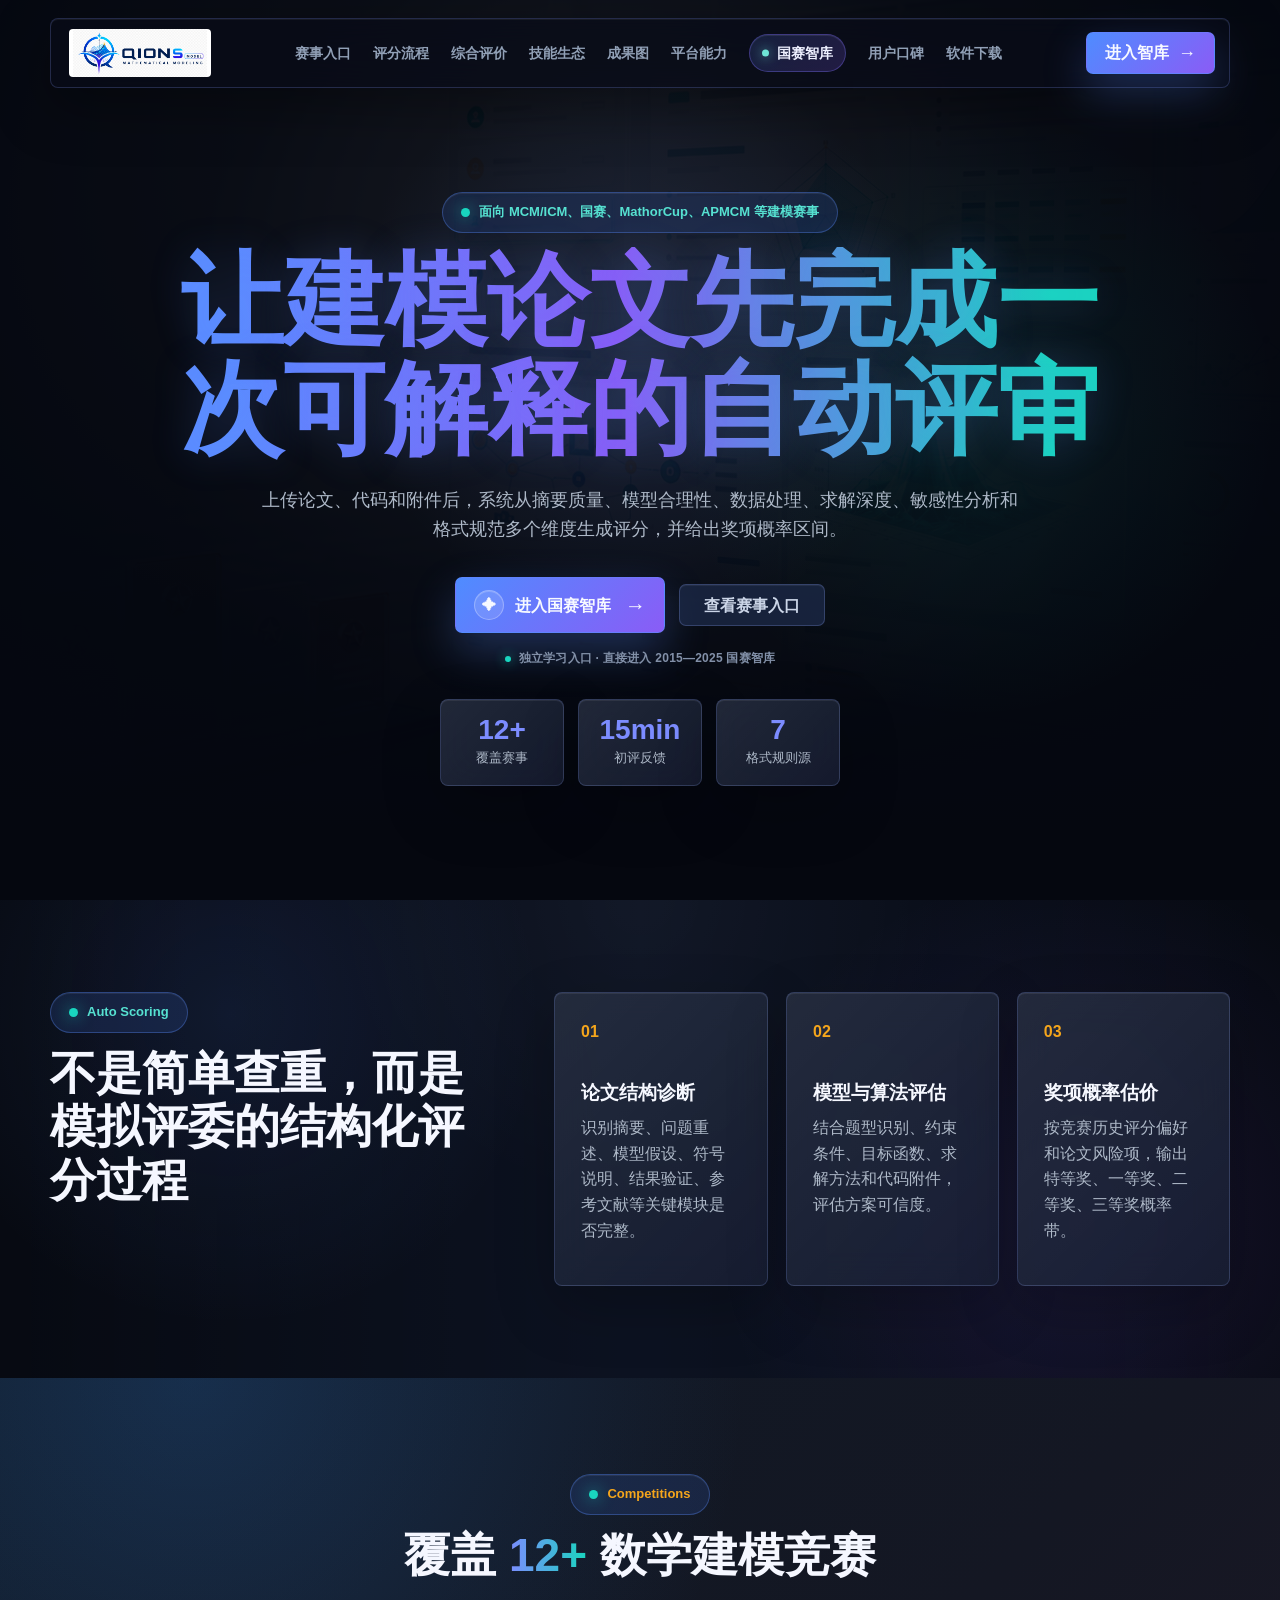
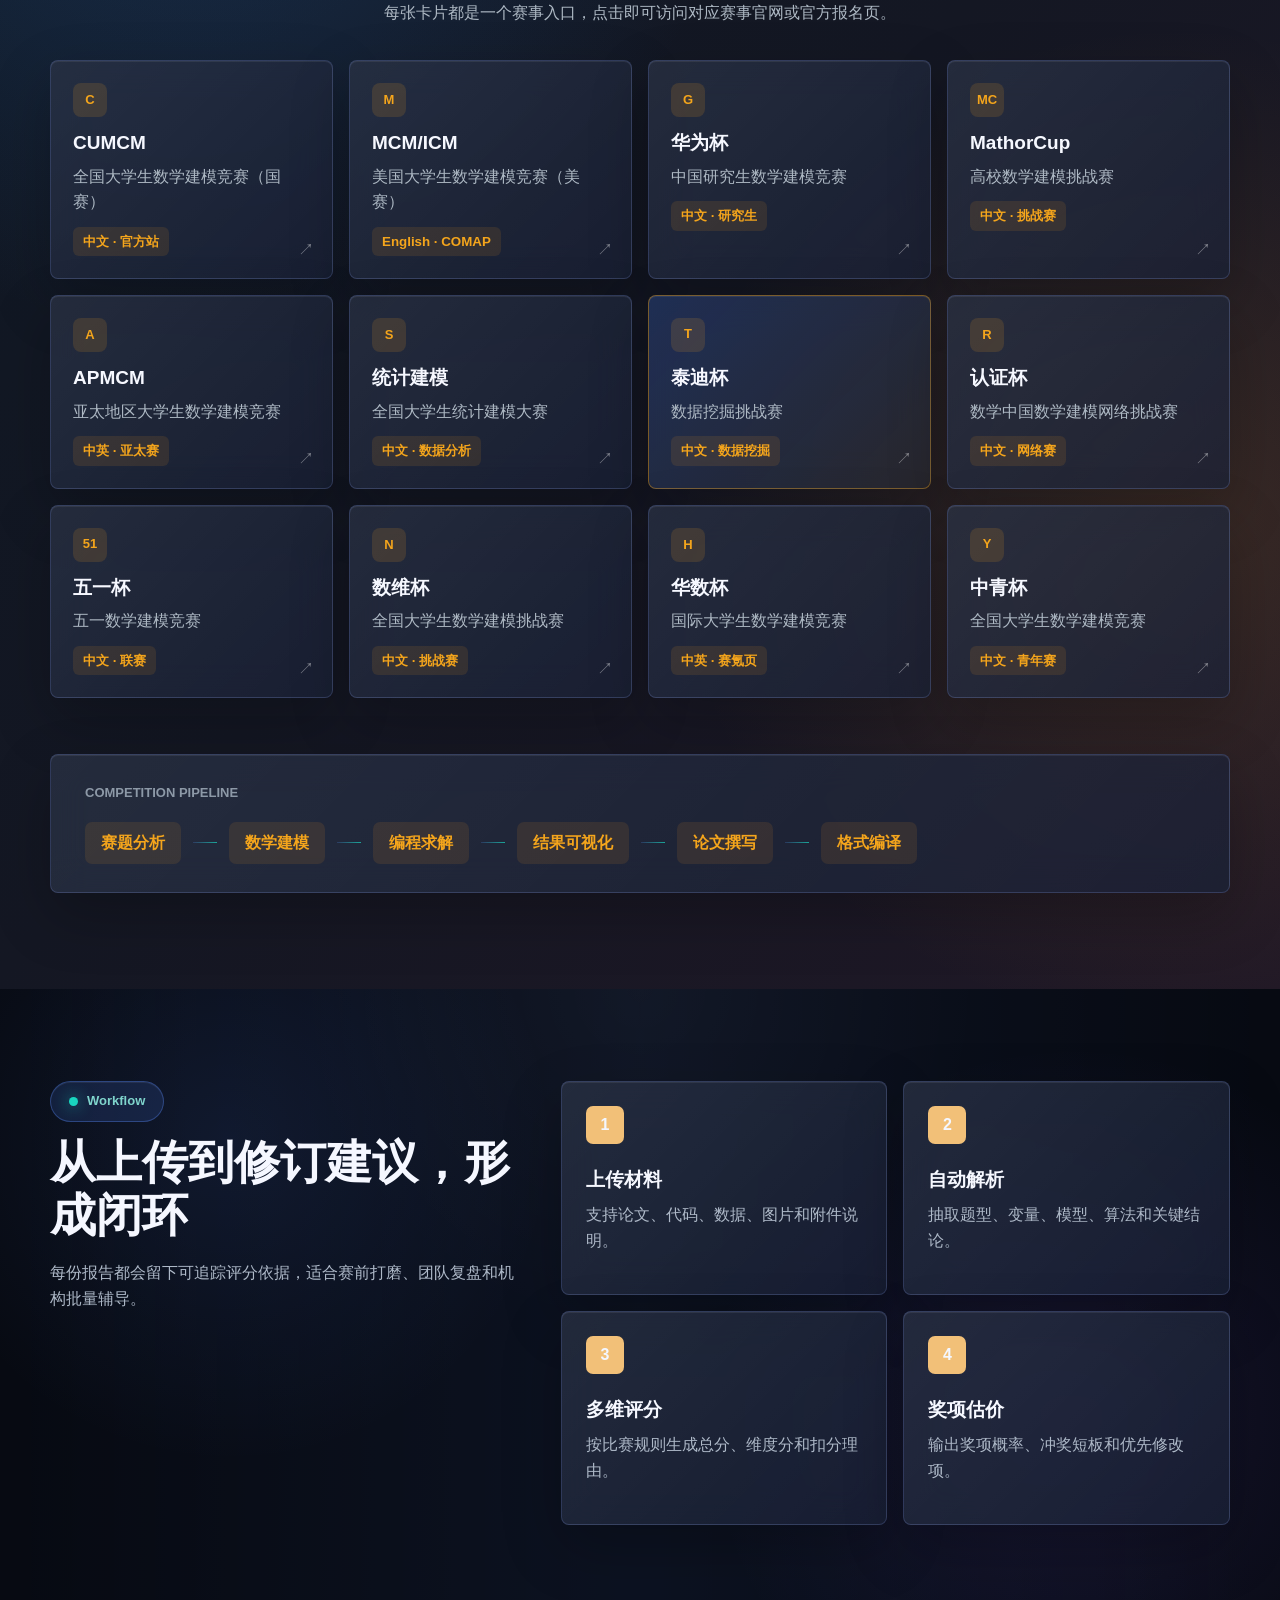
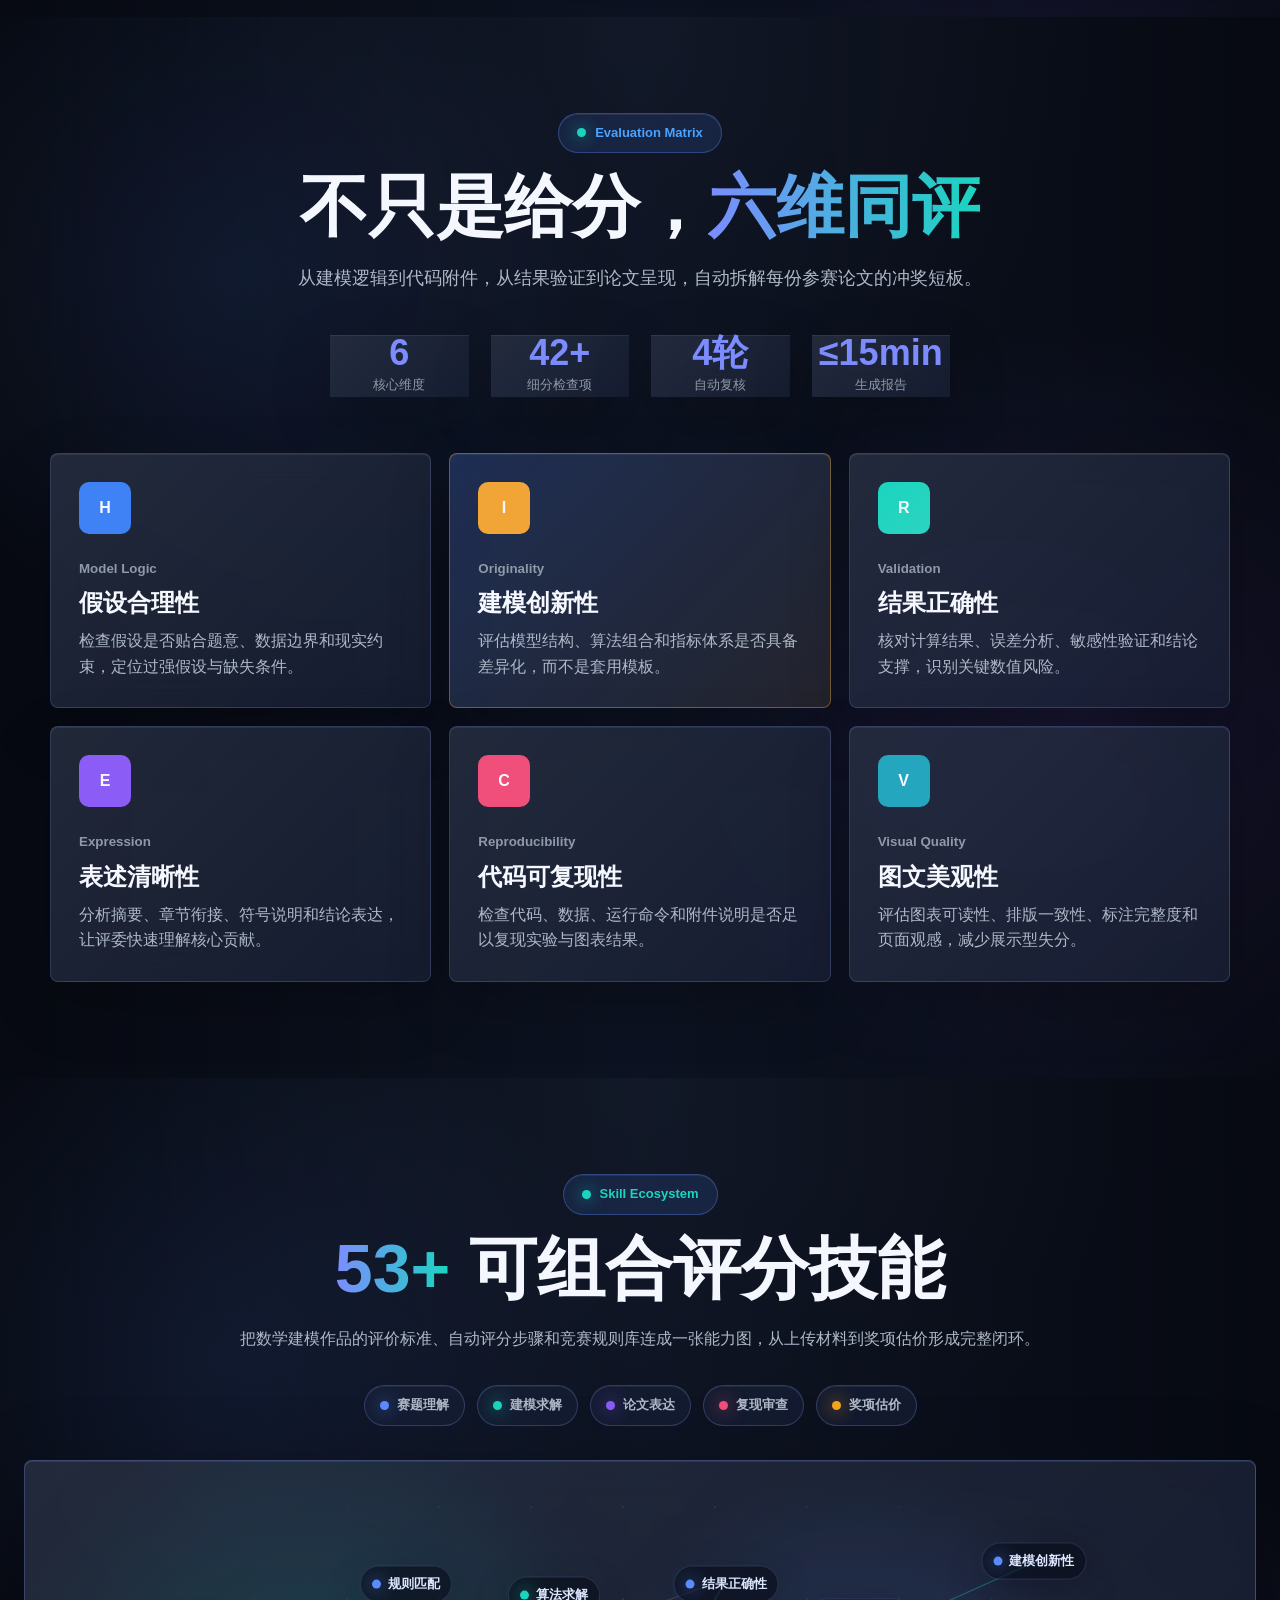
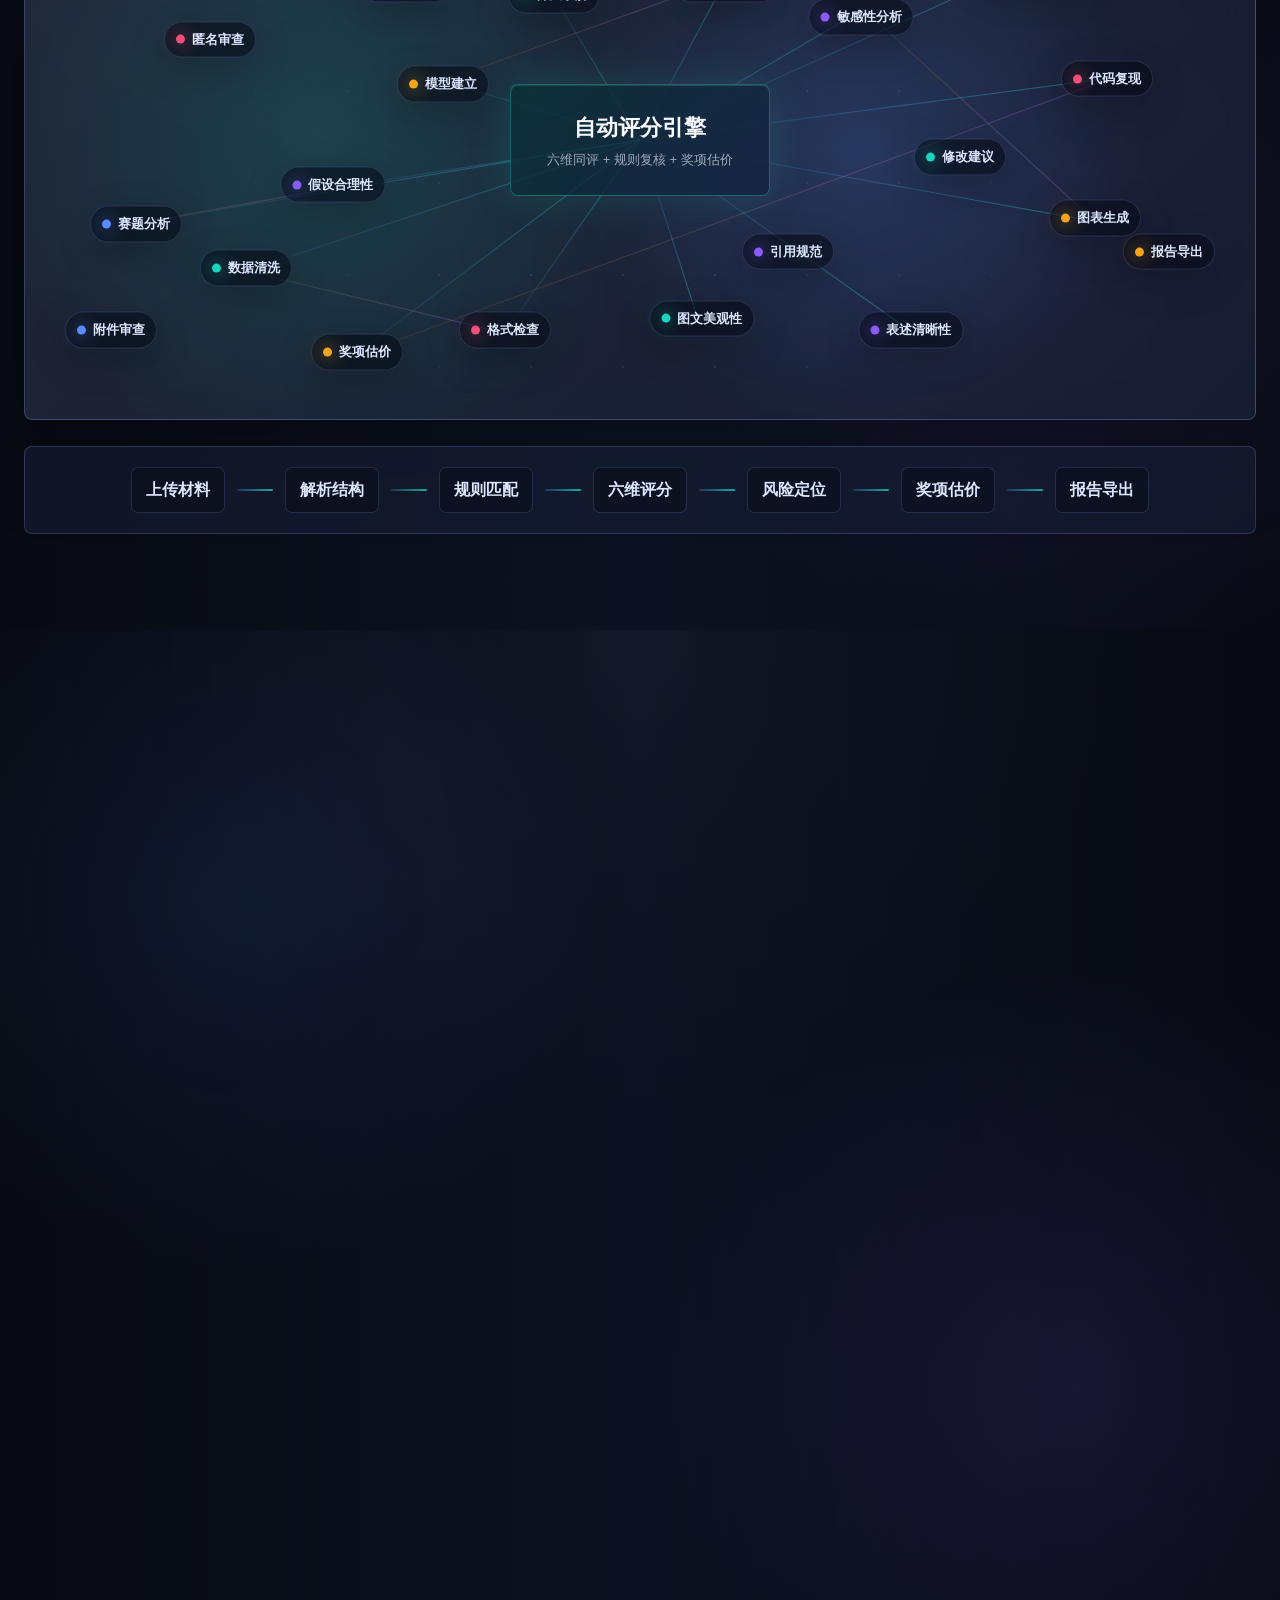
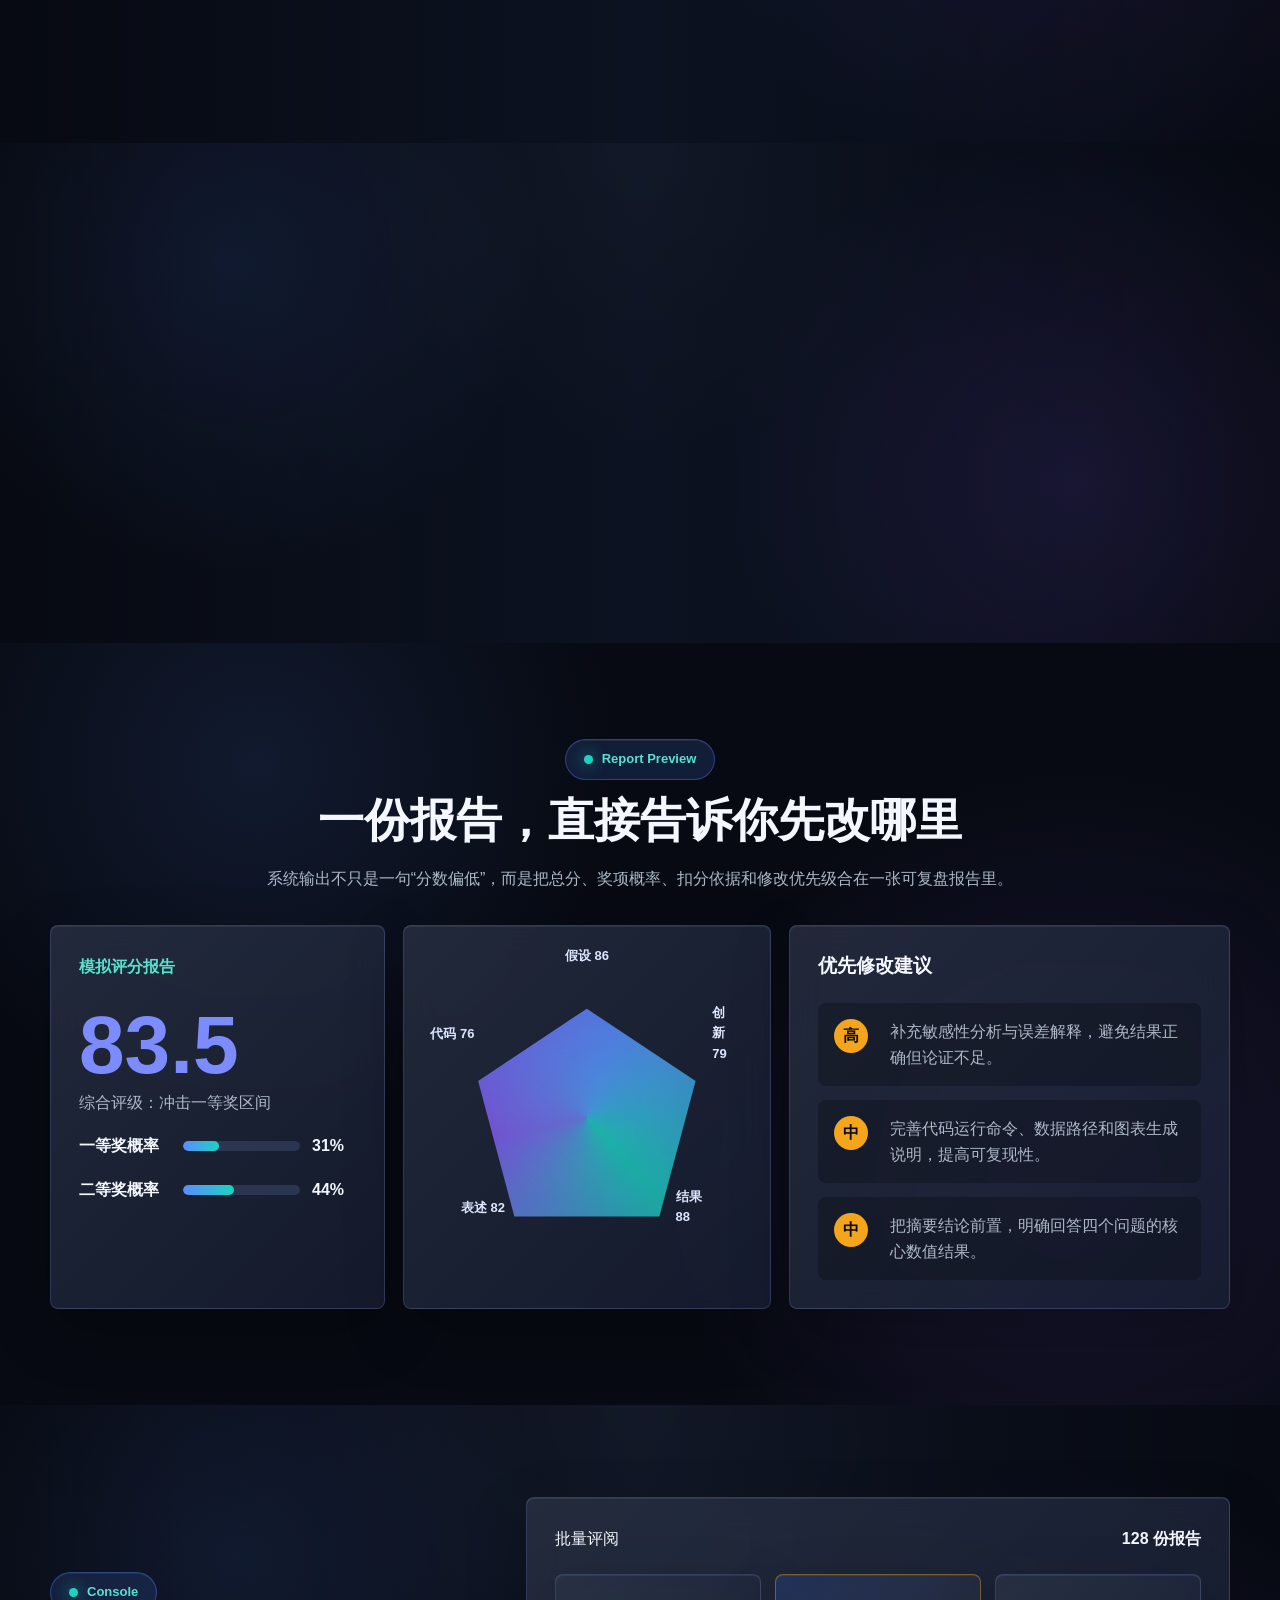
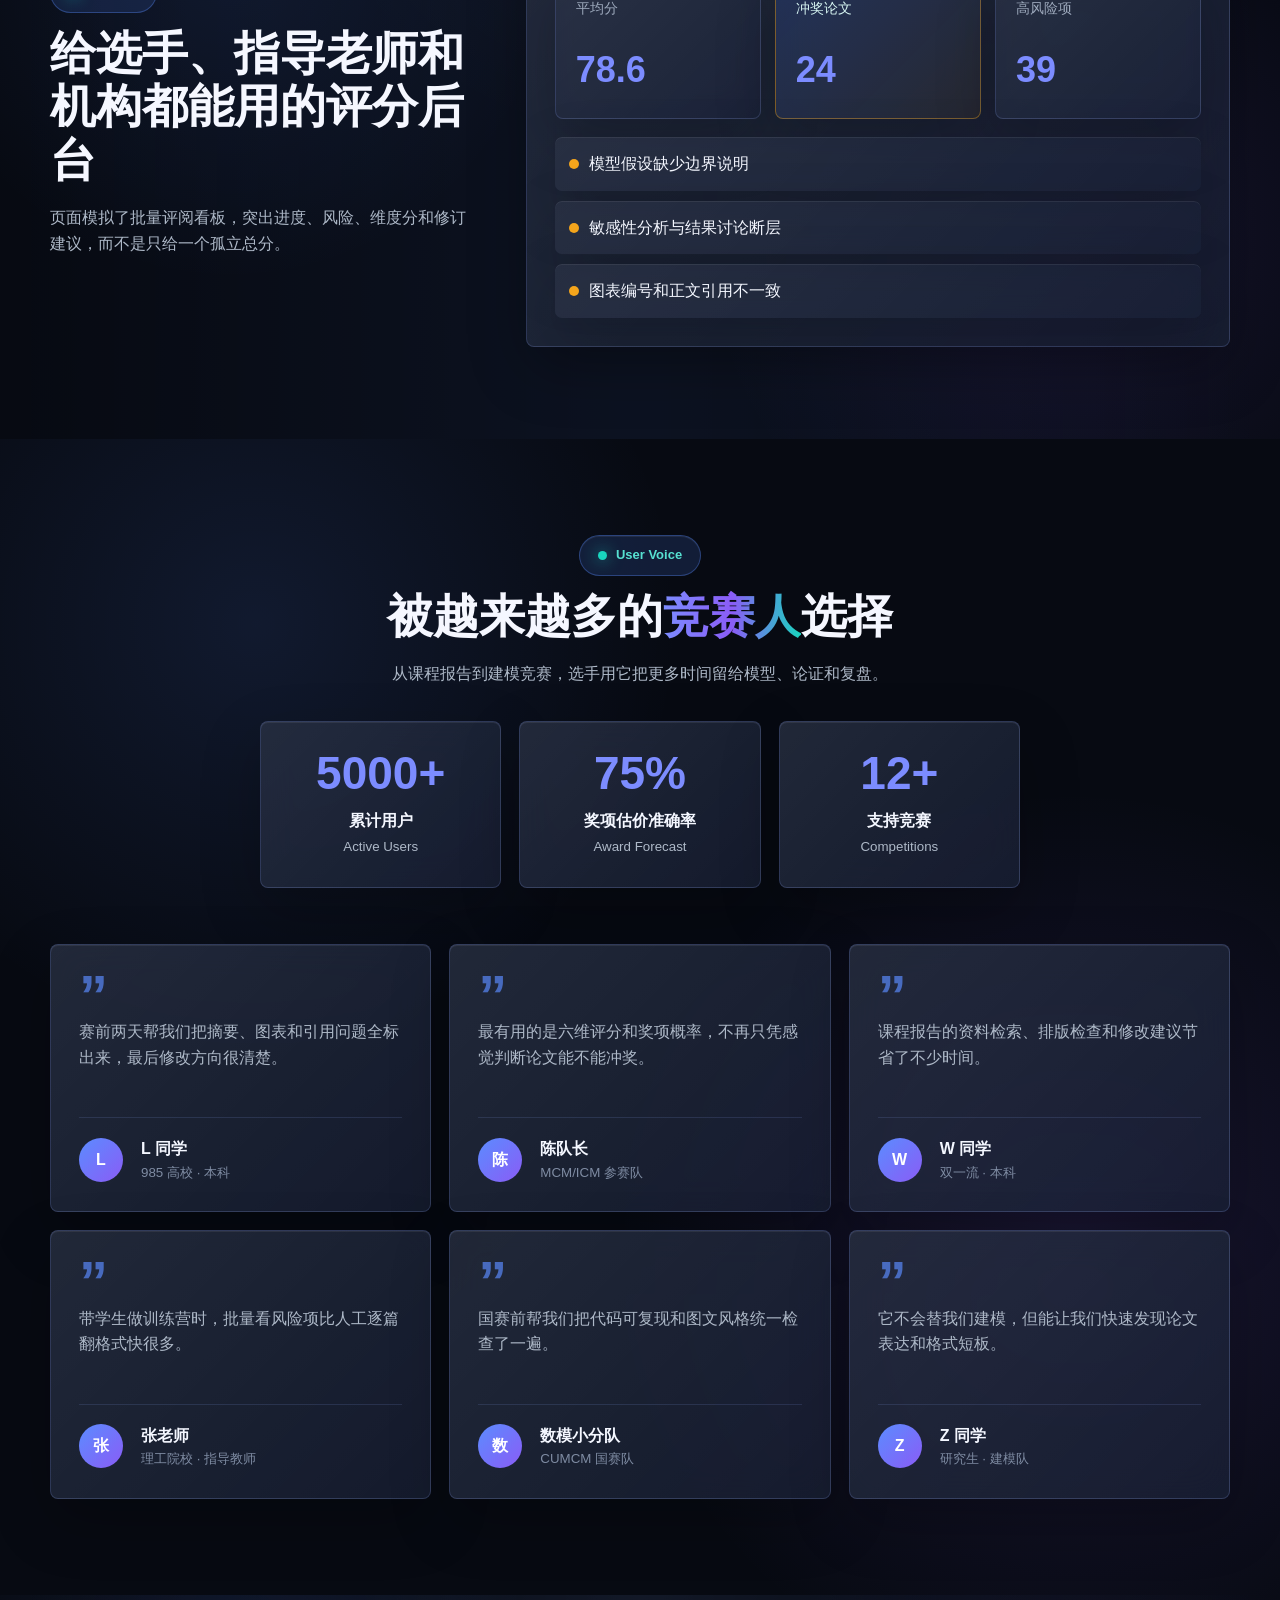
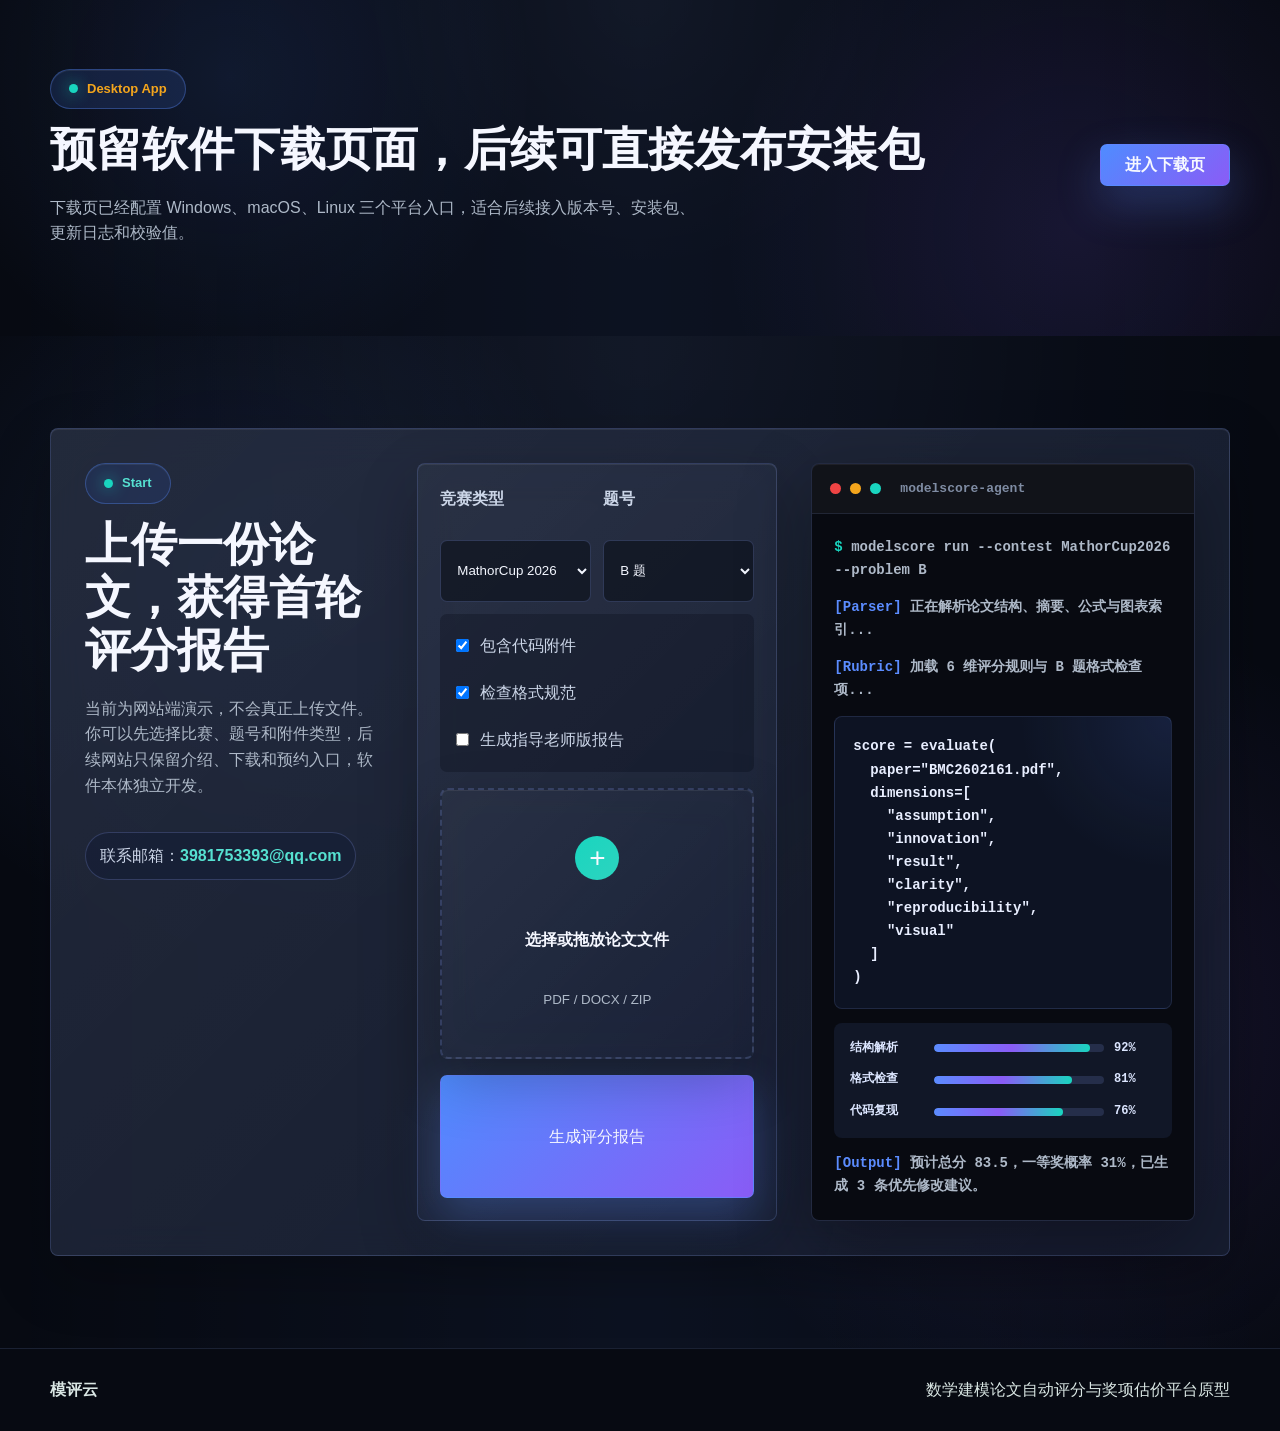
==== commit d574cb12: "Add direct CUMCM knowledge hub entry" ====
--- a/index.html
+++ b/index.html
@@ -5,7 +5,7 @@
     <meta name="viewport" content="width=device-width, initial-scale=1.0" />
     <title>模评云 | 数学建模全自动评分</title>
     <link rel="icon" href="assets/qions-model-logo.png" type="image/png" />
-    <link rel="stylesheet" href="styles.css?v=qions1" />
+    <link rel="stylesheet" href="styles.css?v=qions2" />
   </head>
   <body>
     <header class="site-header">
@@ -22,10 +22,11 @@
         <a href="#ecosystem">技能生态</a>
         <a href="#reference">成果图</a>
         <a href="#platform">平台能力</a>
+        <a class="nav-knowledge-link" href="knowledge.html#home">国赛智库</a>
         <a href="#trust">用户口碑</a>
         <a href="download.html">软件下载</a>
       </nav>
-      <a class="header-action" href="download.html">下载软件</a>
+      <a class="header-action" href="knowledge.html#home">进入智库 <span aria-hidden="true">→</span></a>
     </header>
 
     <main id="top">
@@ -40,9 +41,14 @@
             上传论文、代码和附件后，系统从摘要质量、模型合理性、数据处理、求解深度、敏感性分析和格式规范多个维度生成评分，并给出奖项概率区间。
           </p>
           <div class="hero-actions">
-            <a class="primary-button" href="#upload">立即试评</a>
+            <a class="primary-button knowledge-entry-button" href="knowledge.html#home" aria-label="直接进入国赛智库">
+              <span class="knowledge-entry-icon" aria-hidden="true">✦</span>
+              <span>进入国赛智库</span>
+              <span class="knowledge-entry-arrow" aria-hidden="true">→</span>
+            </a>
             <a class="secondary-button" href="#competitions">查看赛事入口</a>
           </div>
+          <p class="knowledge-entry-note"><span aria-hidden="true"></span> 独立学习入口 · 直接进入 2015—2025 国赛智库</p>
           <div class="hero-metrics" aria-label="平台核心指标">
             <div>
               <strong>12+</strong>
--- a/styles.css
+++ b/styles.css
@@ -2047,6 +2047,35 @@
   color: #f4f7ff;
 }
 
+.nav .nav-knowledge-link {
+  position: relative;
+  padding: 7px 12px 7px 27px;
+  border: 1px solid rgba(126, 112, 255, 0.34);
+  border-radius: 999px;
+  color: #eef0ff;
+  background: linear-gradient(135deg, rgba(91, 140, 255, 0.16), rgba(138, 92, 246, 0.2));
+  box-shadow: inset 0 1px 0 rgba(255, 255, 255, 0.08);
+}
+
+.nav .nav-knowledge-link::before {
+  position: absolute;
+  top: 50%;
+  left: 12px;
+  width: 7px;
+  height: 7px;
+  border-radius: 50%;
+  background: #6fe5d6;
+  box-shadow: 0 0 12px rgba(111, 229, 214, 0.82);
+  content: "";
+  transform: translateY(-50%);
+}
+
+.nav .nav-knowledge-link:hover {
+  border-color: rgba(111, 229, 214, 0.58);
+  background: linear-gradient(135deg, rgba(91, 140, 255, 0.26), rgba(138, 92, 246, 0.3));
+  box-shadow: 0 8px 24px rgba(91, 93, 232, 0.2), inset 0 1px 0 rgba(255, 255, 255, 0.1);
+}
+
 .header-action,
 .primary-button {
   border: 1px solid rgba(91, 140, 255, 0.48);
@@ -2054,6 +2083,21 @@
   box-shadow: 0 18px 44px rgba(91, 140, 255, 0.28);
 }
 
+.header-action {
+  gap: 9px;
+  white-space: nowrap;
+}
+
+.header-action span {
+  font-size: 18px;
+  line-height: 1;
+  transition: transform 180ms ease;
+}
+
+.header-action:hover span {
+  transform: translateX(3px);
+}
+
 .header-action:hover,
 .primary-button:hover,
 .secondary-button:hover {
@@ -2065,6 +2109,56 @@
   border-color: rgba(145, 168, 255, 0.24);
   background: rgba(30, 43, 75, 0.72);
   box-shadow: inset 0 1px 0 rgba(255, 255, 255, 0.06);
+}
+
+.knowledge-entry-button {
+  min-height: 56px;
+  gap: 11px;
+  padding: 0 18px;
+  overflow: hidden;
+}
+
+.knowledge-entry-icon {
+  display: grid;
+  width: 30px;
+  height: 30px;
+  place-items: center;
+  border: 1px solid rgba(255, 255, 255, 0.28);
+  border-radius: 50%;
+  background: rgba(255, 255, 255, 0.13);
+  box-shadow: inset 0 1px 0 rgba(255, 255, 255, 0.18);
+  font-size: 14px;
+}
+
+.knowledge-entry-arrow {
+  margin-left: 3px;
+  font-size: 21px;
+  line-height: 1;
+  transition: transform 180ms ease;
+}
+
+.knowledge-entry-button:hover .knowledge-entry-arrow {
+  transform: translateX(4px);
+}
+
+.knowledge-entry-note {
+  display: flex;
+  align-items: center;
+  justify-content: center;
+  gap: 8px;
+  margin: -18px 0 30px;
+  color: #8290a8;
+  font-size: 12px;
+  font-weight: 700;
+  letter-spacing: 0.02em;
+}
+
+.knowledge-entry-note span {
+  width: 6px;
+  height: 6px;
+  border-radius: 50%;
+  background: #19d5bf;
+  box-shadow: 0 0 12px rgba(25, 213, 191, 0.76);
 }
 
 .hero,
@@ -2462,10 +2556,30 @@
     justify-content: flex-start;
   }
 
+  .knowledge-entry-note {
+    justify-content: flex-start;
+  }
+
   .hero-bg::after {
     background:
       radial-gradient(circle at 50% 26%, rgba(7, 10, 18, 0.2), rgba(7, 10, 18, 0.92) 62%, #070a12 100%),
       linear-gradient(180deg, rgba(7, 10, 18, 0.54), #070a12 94%);
+  }
+}
+
+@media (max-width: 560px) {
+  .header-action span {
+    display: none;
+  }
+
+  .knowledge-entry-button {
+    width: 100%;
+  }
+
+  .knowledge-entry-note {
+    align-items: flex-start;
+    margin-top: -16px;
+    line-height: 1.55;
   }
 }
 
